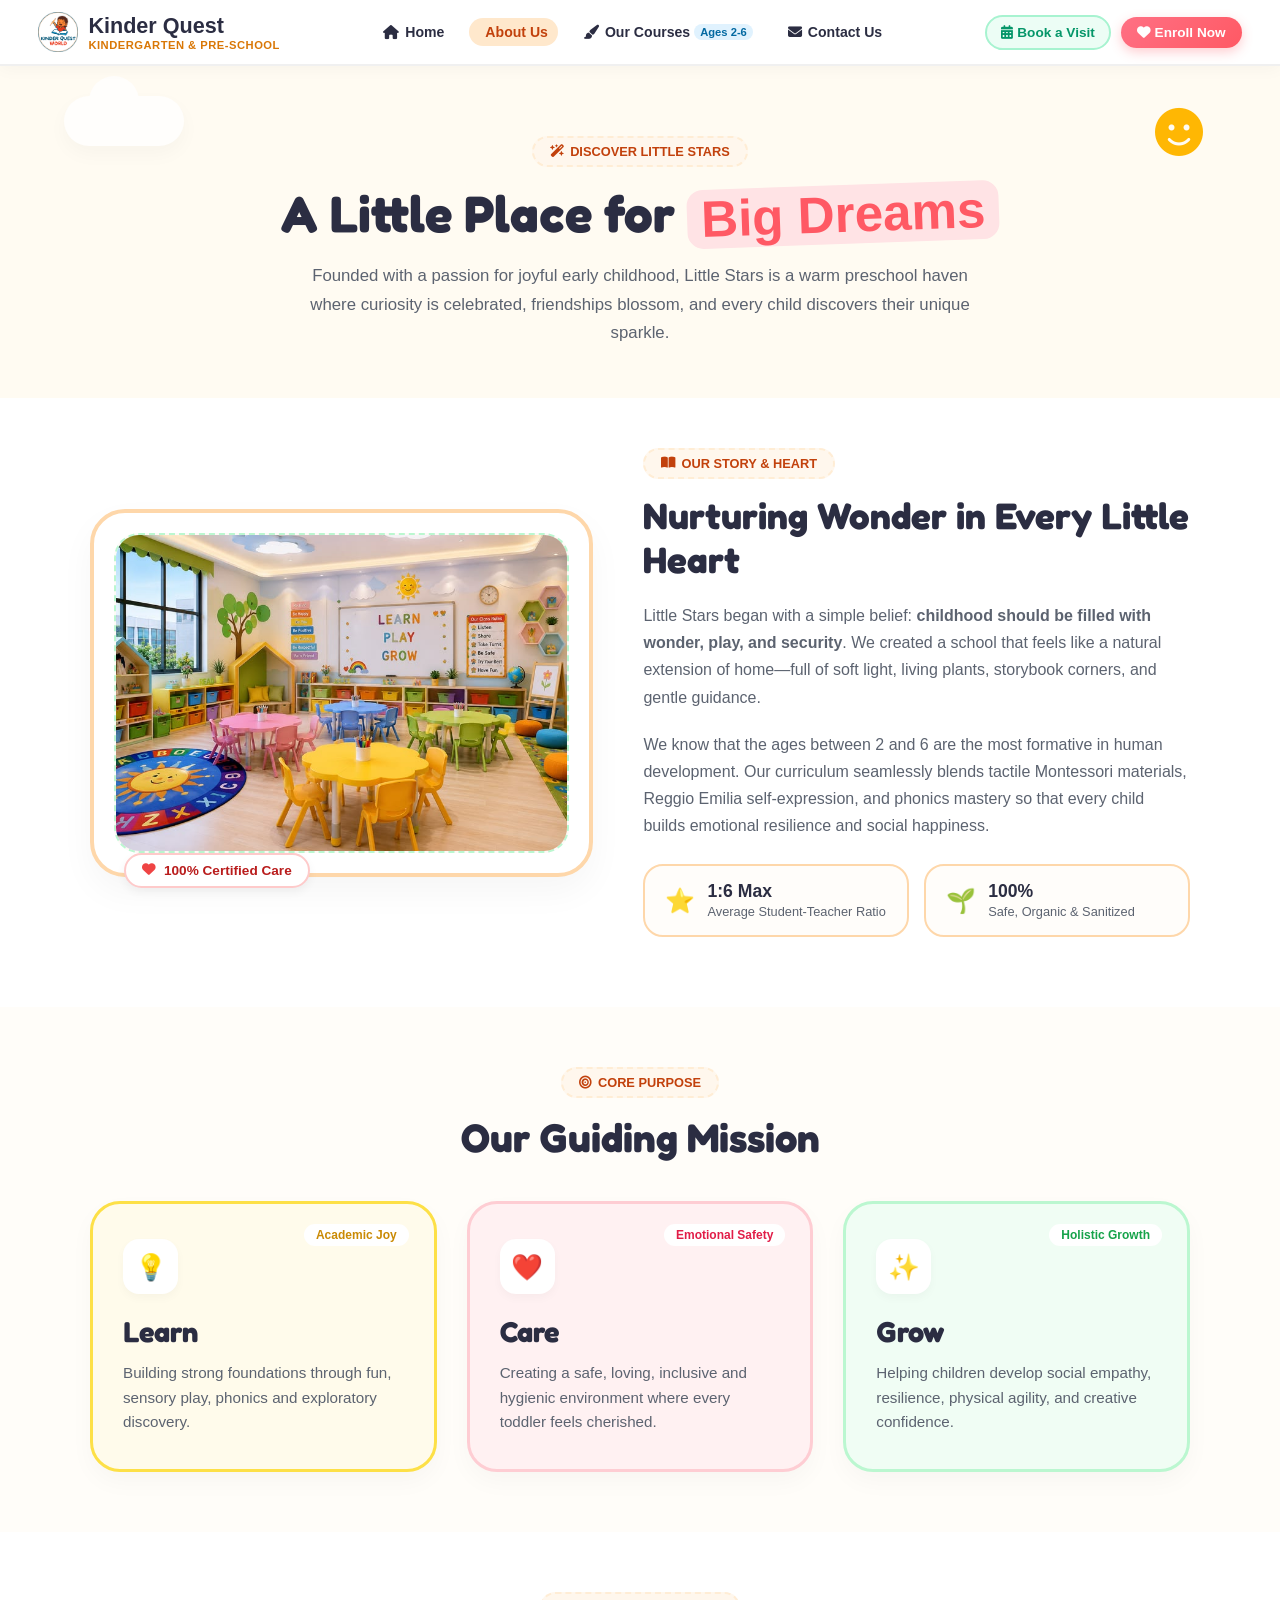
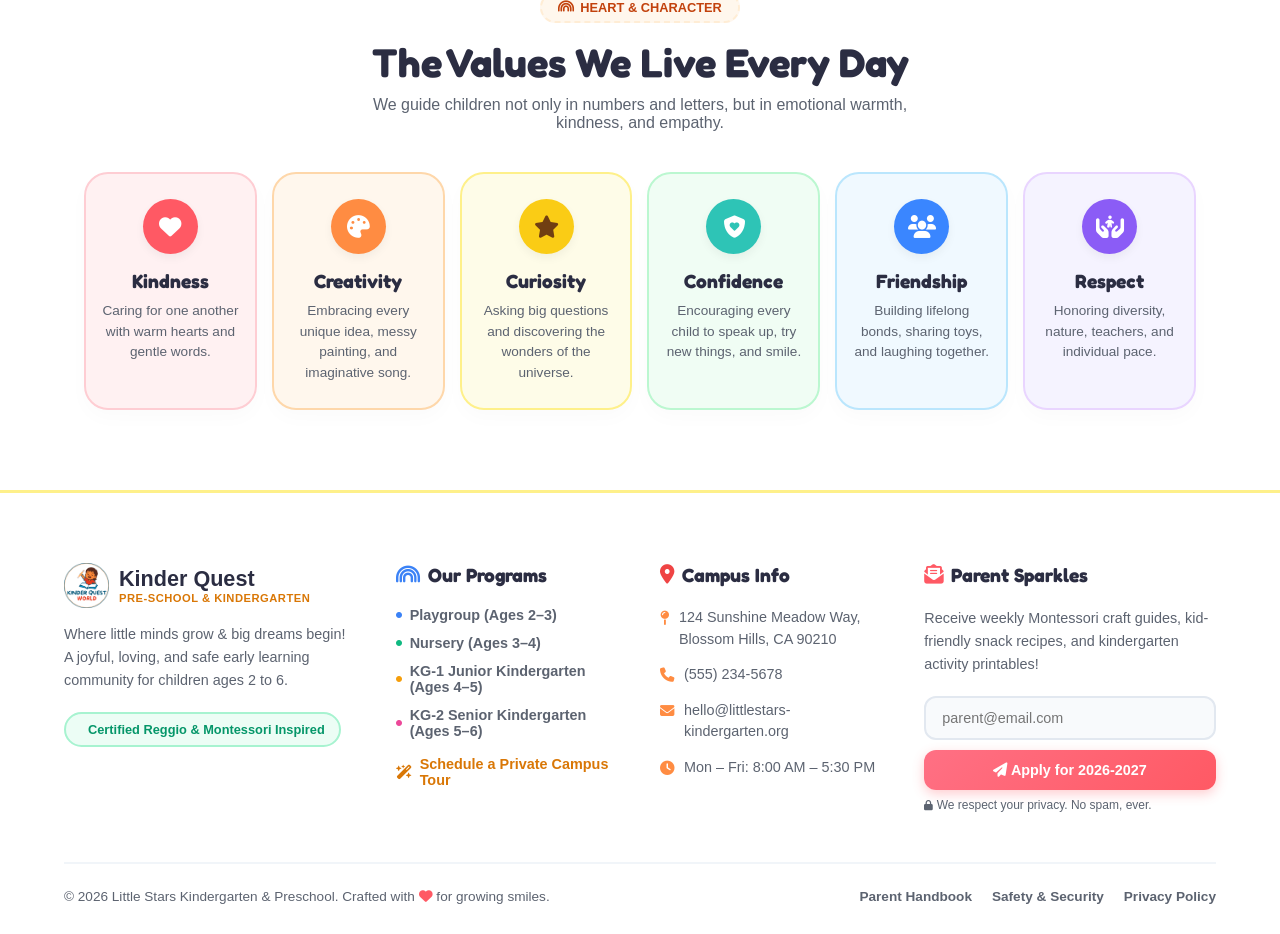
==== about.html @ 769e49a4 "Your update message" ====
<!DOCTYPE html>
<html lang="en">
<head>
    <meta charset="UTF-8">
    <meta name="viewport" content="width=device-width, initial-scale=1.0">
    <title>Little Stars | About Us - Kindergarten & Preschool</title>
    <!-- FontAwesome icons -->
    <link rel="stylesheet" href="https://cdnjs.cloudflare.com/ajax/libs/font-awesome/6.4.0/css/all.min.css">
    <!-- Google Fonts -->
    <link href="https://fonts.googleapis.com/css2?family=Fredoka:wght@400;600;700&display=swap" rel="stylesheet">
    
    <style>
        :root {
            --sun-yellow: #ffde59;
            --mint-green: #2ec4b6;
            --sky-blue: #3a86ff;
            --coral-pink: #ff5964;
            --text-dark: #2b2d42;
            --text-muted: #5c6370;
        }

        * {
            margin: 0;
            padding: 0;
            box-sizing: border-box;
            font-family: 'Quicksand', sans-serif;
        }

       body {
    background-color: #fef7f2; /* Bohot hi pyara soft warm light nude / cream tone */
    color: #3c4043;
    font-family: 'Segoe UI', Tahoma, Geneva, Verdana, sans-serif;
}

        /* Header / Navbar (Optimized Spacing for 100% Zoom) */
        header {
            background: #ffffff;
            display: flex;
            justify-content: space-between;
            align-items: center;
            padding: 12px 3%; /* Reduced horizontal padding slightly to fit items comfortably */
            position: sticky;
            top: 0;
            z-index: 1000;
            box-shadow: 0 4px 15px rgba(0,0,0,0.03);
            border-bottom: 2px solid #f0f0f0;
        }

        .logo {
            display: flex;
            align-items: center;
            gap: 10px;
            text-decoration: none;
            flex-shrink: 0;
        }

        .logo-badge {
            width: 44px;
            height: 44px;
            background: #fff3d6;
            border: 2px solid #ffca3a;
            border-radius: 14px;
            display: flex;
            align-items: center;
            justify-content: center;
            font-size: 1.3rem;
        }

        .logo-text h2 {
            font-family: 'Nunito', sans-serif;
            font-size: 1.35rem;
            font-weight: 800;
            color: var(--text-dark);
        }

        .logo-text span {
            font-size: 0.7rem;
            font-weight: 700;
            color: #d97706;
            letter-spacing: 0.5px;
            display: block;
            text-transform: uppercase;
        }

        header nav ul {
            display: flex;
            list-style: none;
            gap: 15px; /* Optimized gap so items don't crowd */
            align-items: center;
        }

        header nav ul li a {
            text-decoration: none;
            color: var(--text-dark);
            font-weight: 700;
            font-size: 0.88rem; /* Balanced font size */
            display: flex;
            align-items: center;
            gap: 6px;
            padding: 6px 10px;
            border-radius: 30px;
            transition: all 0.2s ease;
            white-space: nowrap;
        }

        header nav ul li a.active-tab {
            background: #ffe8cc;
            color: #c2410c;
        }

        header nav ul li a:hover {
            color: #c2410c;
        }

        .nav-sub {
            font-size: 0.7rem;
            background: #e0f2fe;
            color: #0369a1;
            padding: 2px 6px;
            border-radius: 8px;
            font-weight: 700;
            margin-left: -2px;
        }

        .header-actions {
            display: flex;
            gap: 10px;
            align-items: center;
            flex-shrink: 0;
        }

        .btn-visit {
            background: #ecfdf5;
            color: #059669;
            border: 2px solid #a7f3d0;
            padding: 8px 14px;
            border-radius: 50px;
            font-weight: 700;
            font-size: 0.85rem;
            text-decoration: none;
            transition: all 0.2s ease;
            white-space: nowrap;
        }

        .btn-visit:hover {
            background: #d1fae5;
        }

        .btn-enroll {
            background: linear-gradient(135deg, #ff7084, #ff5964);
            color: white;
            border: none;
            padding: 8px 16px;
            border-radius: 50px;
            font-weight: 700;
            font-size: 0.85rem;
            text-decoration: none;
            box-shadow: 0 4px 12px rgba(255, 89, 100, 0.3);
            transition: all 0.2s ease;
            white-space: nowrap;
        }

        .btn-enroll:hover {
            transform: translateY(-2px);
            box-shadow: 0 6px 15px rgba(255, 89, 100, 0.4);
        }

        /* About Hero Section */
        .about-hero {
            padding: 70px 5% 50px 5%;
            text-align: center;
            background: #fffbf2;
            position: relative;
            overflow: hidden;
        }

        .hero-cloud {
            position: absolute;
            top: 30px;
            left: 5%;
            background: #ffffff;
            width: 120px;
            height: 50px;
            border-radius: 50px;
            box-shadow: 0 8px 20px rgba(0,0,0,0.03);
            opacity: 0.8;
            z-index: 1;
        }
        .hero-cloud::before {
            content: '';
            position: absolute;
            top: -20px;
            left: 25px;
            background: #ffffff;
            width: 50px;
            height: 50px;
            border-radius: 50%;
        }

        .hero-sun {
            position: absolute;
            top: 40px;
            right: 6%;
            font-size: 3rem;
            color: #ffb703;
            animation: floatSun 4s ease-in-out infinite alternate;
            z-index: 1;
        }

        @keyframes floatSun {
            0% { transform: translateY(0px) rotate(0deg); }
            100% { transform: translateY(-8px) rotate(10deg); }
        }

        .section-title-badge {
            display: inline-flex;
            align-items: center;
            gap: 6px;
            background: #fff7ed;
            color: #c2410c;
            padding: 6px 16px;
            border-radius: 20px;
            font-size: 0.8rem;
            font-weight: 700;
            margin-bottom: 15px;
            border: 2px dashed #ffedd5;
            text-transform: uppercase;
            position: relative;
            z-index: 2;
        }

        .about-hero h1 {
            font-family: 'Fredoka', sans-serif;
            font-size: 3.2rem;
            color: var(--text-dark);
            margin-bottom: 18px;
            position: relative;
            z-index: 2;
        }

        .about-hero h1 .highlight-grow {
            color: #ff5964;
            background: #ffe3e5;
            padding: 0 14px;
            border-radius: 16px;
            display: inline-block;
            transform: rotate(-2deg);
        }

        .about-hero > p {
            color: var(--text-muted);
            max-width: 680px;
            margin: 0 auto;
            font-size: 1.05rem;
            line-height: 1.7;
            position: relative;
            z-index: 2;
        }

        /* Story Detail Section */
        .story-section {
            padding: 50px 5% 70px 5%;
            background: #ffffff;
            display: flex;
            align-items: center;
            justify-content: center;
        }

        .story-container {
            display: flex;
            align-items: center;
            gap: 50px;
            max-width: 1100px;
            width: 100%;
            flex-wrap: wrap;
        }

        .story-image-box {
            flex: 1;
            min-width: 320px;
            background: #ffffff;
            border: 4px solid #fed7aa;
            border-radius: 35px;
            padding: 20px;
            box-shadow: 0 15px 35px rgba(0,0,0,0.04);
            position: relative;
        }

        .story-image-inner {
            background: #fdfaf6;
            border-radius: 25px;
            height: 320px;
            overflow: hidden;
            border: 2px dashed #bbf7d0;
            position: relative;
        }

        .story-image-inner img {
            width: 100%;
            height: 100%;
            object-fit: cover;
        }

        .story-badge-tag {
            position: absolute;
            bottom: -15px;
            left: 30px;
            background: #ffffff;
            border: 2px solid #fecaca;
            color: #b91c1c;
            padding: 8px 16px;
            border-radius: 20px;
            font-weight: 700;
            font-size: 0.85rem;
            box-shadow: 0 4px 10px rgba(0,0,0,0.05);
            display: flex;
            align-items: center;
            gap: 8px;
        }

        .story-content {
            flex: 1.2;
            min-width: 300px;
        }

        .story-content h2 {
            font-family: 'Fredoka', sans-serif;
            font-size: 2.3rem;
            color: var(--text-dark);
            margin-bottom: 20px;
            line-height: 1.2;
        }

        .story-content p {
            color: var(--text-muted);
            font-size: 1rem;
            line-height: 1.7;
            margin-bottom: 20px;
        }

        .story-stats-grid {
            display: grid;
            grid-template-columns: 1fr 1fr;
            gap: 15px;
            margin-top: 25px;
        }

        .stat-box {
            background: #fffdfa;
            border: 2px solid #fed7aa;
            padding: 15px 20px;
            border-radius: 20px;
            display: flex;
            align-items: center;
            gap: 12px;
        }

        .stat-box h4 {
            font-size: 1.1rem;
            font-weight: 800;
            color: var(--text-dark);
        }

        .stat-box span {
            font-size: 0.8rem;
            color: var(--text-muted);
        }

        /* Guiding Mission Section */
        .mission-section {
            padding: 60px 5%;
            text-align: center;
            background: #fffdf9;
        }

        .mission-section h2 {
            font-family: 'Fredoka', sans-serif;
            font-size: 2.5rem;
            color: var(--text-dark);
            margin-bottom: 40px;
        }

        .mission-grid {
            display: grid;
            grid-template-columns: repeat(auto-fit, minmax(280px, 1fr));
            gap: 30px;
            max-width: 1100px;
            margin: 0 auto;
        }

        .mission-card {
    border-radius: 30px;
    padding: 35px 30px;
    text-align: left;
    position: relative;
    box-shadow: 0 10px 25px rgba(0,0,0,0.03);
    border: 3px solid transparent;
    transition: all 0.3s ease; /* Yeh line add karni hai */
}
    .mission-card:hover {
    transform: translateY(-8px);
    box-shadow: 0 15px 35px rgba(0, 0,0, 0.08);
}

        .mission-card.yellow {
            background: #fffbeb;
            border-color: #fde047;
        }

        .mission-card.pink {
            background: #fff1f2;
            border-color: #fecdd3;
        }

        .mission-card.green {
            background: #f0fdf4;
            border-color: #bbf7d0;
        }

        .mission-card-tag {
            position: absolute;
            top: 20px;
            right: 25px;
            font-size: 0.75rem;
            font-weight: 700;
            padding: 4px 12px;
            border-radius: 12px;
            background: white;
        }

        .mission-icon {
            width: 55px;
            height: 55px;
            background: white;
            border-radius: 16px;
            display: flex;
            align-items: center;
            justify-content: center;
            font-size: 1.6rem;
            margin-bottom: 20px;
            box-shadow: 0 4px 10px rgba(0,0,0,0.03);
        }

        .mission-card h3 {
            font-size: 1.8rem;
            font-family: 'Fredoka', sans-serif;
            margin-bottom: 12px;
            color: var(--text-dark);
        }

        .mission-card p {
            font-size: 0.95rem;
            color: var(--text-muted);
            line-height: 1.6;
        }

        /* Values We Live Every Day Section */
        .values-section {
            padding: 60px 5% 80px 5%;
            text-align: center;
            background: #ffffff;
        }

        .values-section h2 {
            font-family: 'Fredoka', sans-serif;
            font-size: 2.5rem;
            color: var(--text-dark);
            margin-bottom: 10px;
        }

        .values-section > p {
            color: var(--text-muted);
            max-width: 600px;
            margin: 0 auto 40px auto;
            font-size: 1rem;
        }

        /* Values Section Cards Styling */
.values-grid {
    display: grid;
    grid-template-columns: repeat(6, 1fr); /* Yeh sabhi 6 cards ko ek hi line me fix kar dega */
    gap: 15px;                             /* Cards ke darmiyan spacing thodi kam kar di */
    max-width: 1200px;
    margin: 40px auto 0 auto;
    padding: 0 20px;
}

/* Responsive ke liye taake chote screens par aagey jaakar niche na giray */
@media(max-width: 1100px) {
    .values-grid {
        grid-template-columns: repeat(3, 1fr);
    }
}

@media(max-width: 768px) {
    .values-grid {
        grid-template-columns: repeat(2, 1fr);
    }
}

.value-card {
    border-radius: 24px;
    padding: 25px 15px;
    text-align: center;
    border: 2px solid transparent;
    transition: all 0.3s ease;
    box-shadow: 0 8px 20px rgba(0,0,0,0.02);
}

.value-card:hover {
    transform: translateY(-5px);
    box-shadow: 0 12px 25px rgba(0,0,0,0.06);
}

/* Individual Card Colors (jaise doosri image me hain) */
.card-pink { background-color: #fff1f2; border-color: #fecdd3; }
.card-pink .value-icon { background-color: #ff5964; color: white; }

.card-peach { background-color: #fff7ed; border-color: #fed7aa; }
.card-peach .value-icon { background-color: #ff8c42; color: white; }

.card-yellow { background-color: #fefce8; border-color: #fef08a; }
.card-yellow .value-icon { background-color: #facc15; color: #713f12; }

.card-green { background-color: #f0fdf4; border-color: #bbf7d0; }
.card-green .value-icon { background-color: #2ec4b6; color: white; }

.card-blue { background-color: #f0f9ff; border-color: #bae6fd; }
.card-blue .value-icon { background-color: #3a86ff; color: white; }

.card-purple { background-color: #f5f3ff; border-color: #e9d5ff; }
.card-purple .value-icon { background-color: #8b5cf6; color: white; }

.value-icon {
    width: 55px;
    height: 55px;
    border-radius: 50%;
    display: flex;
    align-items: center;
    justify-content: center;
    font-size: 1.4rem;
    margin: 0 auto 15px auto;
    box-shadow: 0 4px 10px rgba(0,0,0,0.05);
}

.value-card h3 {
    font-family: 'Fredoka', sans-serif;
    font-size: 1.2rem;
    color: #2b2d42;
    margin-bottom: 8px;
}

.value-card p {
    color: #5c6370;
    font-size: 0.85rem;
    line-height: 1.5;
}
        /* Footer Styles */
        footer.site-footer {
            background: #ffffff;
            border-top: 3px solid #fef08a;
            padding: 70px 5% 30px 5%;
            color: var(--text-dark);
        }

        .footer-container {
            display: grid;
            grid-template-columns: 1.3fr 1fr 1fr 1.3fr;
            gap: 40px;
            margin-bottom: 50px;
        }

        .footer-col h3 {
            font-family: 'Fredoka', sans-serif;
            font-size: 1.2rem;
            margin-bottom: 20px;
            color: var(--text-dark);
            display: flex;
            align-items: center;
            gap: 8px;
        }

        .footer-col p {
            color: var(--text-muted);
            font-size: 0.9rem;
            line-height: 1.6;
            margin-bottom: 20px;
        }

        .footer-badge-box {
            display: inline-flex;
            align-items: center;
            gap: 8px;
            background: #ecfdf5;
            color: #059669;
            border: 2px solid #a7f3d0;
            padding: 8px 14px;
            border-radius: 20px;
            font-weight: 700;
            font-size: 0.8rem;
        }

        .footer-links {
            list-style: none;
            display: flex;
            flex-direction: column;
            gap: 12px;
        }

        .footer-links li a {
            text-decoration: none;
            color: var(--text-muted);
            font-size: 0.9rem;
            font-weight: 600;
            transition: color 0.2s ease;
            display: flex;
            align-items: center;
            gap: 8px;
        }

        .footer-links li a:hover {
            color: #ff8c42;
        }

        .footer-contact-info {
            display: flex;
            flex-direction: column;
            gap: 14px;
        }

        .footer-contact-item {
            display: flex;
            align-items: flex-start;
            gap: 10px;
            color: var(--text-muted);
            font-size: 0.9rem;
            line-height: 1.5;
        }

        .footer-contact-item i {
            color: #ff8c42;
            margin-top: 4px;
        }

        .footer-newsletter input {
            width: 100%;
            padding: 12px 16px;
            border: 2px solid #e2e8f0;
            border-radius: 12px;
            font-size: 0.9rem;
            font-family: 'Quicksand', sans-serif;
            background: #f8fafc;
            outline: none;
            margin-bottom: 10px;
            transition: all 0.2s ease;
        }

        .footer-newsletter input:focus {
            border-color: #ff8c42;
            background: #ffffff;
        }

        .footer-newsletter button {
            width: 100%;
            background: linear-gradient(135deg, #ff7084, #ff5964);
            color: white;
            border: none;
            padding: 12px;
            border-radius: 12px;
            font-weight: 700;
            font-size: 0.9rem;
            cursor: pointer;
            box-shadow: 0 4px 12px rgba(255, 89, 100, 0.3);
            transition: all 0.2s ease;
        }

        .footer-newsletter button:hover {
            transform: translateY(-2px);
        }

        .newsletter-note {
            font-size: 0.75rem;
            color: var(--text-muted);
            margin-top: 8px;
        }

        .footer-bottom {
            border-top: 2px solid #f1f5f9;
            padding-top: 25px;
            display: flex;
            justify-content: space-between;
            align-items: center;
            flex-wrap: wrap;
            gap: 15px;
            font-size: 0.85rem;
            color: var(--text-muted);
        }

        .footer-bottom-links {
            display: flex;
            gap: 20px;
        }

        .footer-bottom-links a {
            text-decoration: none;
            color: var(--text-muted);
            font-weight: 600;
        }

        .footer-bottom-links a:hover {
            color: #ff8c42;
        }

        /* Responsive Breakpoint for Navbar */
        @media(max-width: 1150px) {
            header nav ul { display: none; }
        }

        @media(max-width: 1024px) {
            .story-container { flex-direction: column; text-align: center; }
            .story-stats-grid { justify-content: center; }
            .mission-grid { grid-template-columns: 1fr; }
            .footer-container { grid-template-columns: 1fr 1fr; }
            .hero-cloud, .hero-sun { display: none; }
        }

        @media(max-width: 650px) {
            .footer-container { grid-template-columns: 1fr; }
            .footer-bottom { flex-direction: column; text-align: center; }
        }
        /* MODAL POPUP OVERLAY CSS */
.modal-overlay {
    position: fixed;
    top: 0;
    left: 0;
    width: 100%;
    height: 100%;
    background: rgba(0, 0, 0, 0.5);
    backdrop-filter: blur(4px);
    display: flex;
    align-items: center;
    justify-content: center;
    z-index: 2000;
    opacity: 0;
    visibility: hidden;
    transition: all 0.3s ease;
}

.modal-overlay.active {
    opacity: 1;
    visibility: visible;
}

.modal-container {
    background: #ffffff;
    width: 100%;
    max-width: 680px;
    border-radius: 28px;
    border: 5px solid #a7f3d0;
    box-shadow: 0 20px 50px rgba(0, 0, 0, 0.15);
    padding: 30px;
    position: relative;
    transform: scale(0.9);
    transition: all 0.3s ease;
    max-height: 90vh;
    overflow-y: auto;
}

.modal-overlay.active .modal-container {
    transform: scale(1);
}

.modal-header {
    display: flex;
    justify-content: space-between;
    align-items: center;
    margin-bottom: 20px;
    border-bottom: 2px solid #f1f5f9;
    padding-bottom: 15px;
}

.modal-badge-title {
    display: flex;
    align-items: center;
    gap: 12px;
}

.modal-teddy-icon {
    width: 42px;
    height: 42px;
    background: #fff3d6;
    border: 2px solid #ffca3a;
    border-radius: 12px;
    display: flex;
    align-items: center;
    justify-content: center;
    font-size: 1.2rem;
}

.modal-title-text span {
    font-size: 0.7rem;
    font-weight: 800;
    color: #059669;
    letter-spacing: 0.5px;
    text-transform: uppercase;
    display: block;
}

.modal-title-text h3 {
    font-family: 'Nunito', sans-serif;
    font-size: 1.35rem;
    color: #2b2d42;
    font-weight: 800;
}

.modal-close-btn {
    width: 36px;
    height: 36px;
    background: #f8fafc;
    border: 2px solid #e2e8f0;
    border-radius: 50%;
    display: flex;
    align-items: center;
    justify-content: center;
    cursor: pointer;
    color: #64748b;
    font-size: 0.9rem;
    transition: 0.2s;
}

.modal-close-btn:hover {
    background: #fee2e2;
    color: #ef4444;
    border-color: #fca5a5;
}

.modal-banner-note {
    background: #f0fdf4;
    border: 1.5px solid #bbf7d0;
    color: #166534;
    padding: 10px 16px;
    border-radius: 12px;
    font-size: 0.82rem;
    font-weight: 700;
    display: flex;
    align-items: center;
    gap: 8px;
    margin-bottom: 20px;
}

.modal-form-grid {
    display: grid;
    grid-template-columns: 1fr 1fr;
    gap: 15px;
    margin-bottom: 15px;
}

.modal-form-group {
    display: flex;
    flex-direction: column;
    gap: 6px;
}

.modal-form-group label {
    font-size: 0.8rem;
    font-weight: 700;
    color: #334155;
}

.modal-input {
    width: 100%;
    padding: 10px 14px;
    border: 1px solid #cbd5e1;
    border-radius: 12px;
    font-size: 0.85rem;
    background: #f8fafc;
    outline: none;
    transition: 0.2s;
}

.modal-input:focus {
    border-color: #10b981;
    background: #fff;
}

.modal-footer-actions {
    display: flex;
    justify-content: flex-end;
    gap: 10px;
    margin-top: 25px;
    border-top: 2px solid #f1f5f9;
    padding-top: 15px;
}

.btn-modal-cancel {
    background: #f1f5f9;
    color: #475569;
    border: none;
    padding: 10px 20px;
    border-radius: 50px;
    font-weight: 700;
    font-size: 0.88rem;
    cursor: pointer;
    transition: 0.2s;
}

.btn-modal-cancel:hover { background: #e2e8f0; }

.btn-modal-confirm {
    background: #16a34a;
    color: white;
    border: none;
    padding: 10px 22px;
    border-radius: 50px;
    font-weight: 700;
    font-size: 0.88rem;
    cursor: pointer;
    box-shadow: 0 4px 15px rgba(22, 163, 74, 0.3);
    display: flex;
    align-items: center;
    gap: 8px;
    transition: 0.2s;
}

.btn-modal-confirm:hover { background: #15803d; }

body, h1, h2, h3, .logo-text {
    font-family: 'Fredoka', sans-serif;
}
    </style>
</head>
<body>

    <!-- Header / Navbar -->
    <header>
        <a href="index.html" class="logo">
            <img src="Images/Kidner Quest LogoCircles.png" alt="Kinder Quest logo" style="height: 40px; width: auto;">
            <div class="logo-text">
                <h2>Kinder Quest</h2>
                <span>Kindergarten & Pre-School</span>
            </div>
        </a>
        <nav>
            <ul>
                <li><a href="index.html"><i class="fa-solid fa-house"></i> Home</a></li>
                <li><a href="about.html" class="active-tab"><i class="fa-solid fa-teddy-bear"></i> About Us</a></li>
                <li><a href="courses.html"><i class="fa-solid fa-paintbrush"></i> Our Courses <span class="nav-sub">Ages 2-6</span></a></li>
                <li><a href="contact.html"><i class="fa-solid fa-envelope"></i> Contact Us</a></li>
            </ul>
        </nav>
        <div class="header-actions">
            <a href="contact.html" class="btn-visit" id="openModalBtn1" onclick="event.preventDefault(); openModal();"><i class="fa-solid fa-calendar-days"></i> Book a Visit</a>
            <button class="btn-enroll" id="openEnrollModalBtn" onclick="event.preventDefault(); openEnrollModal();"><i class="fa-solid fa-heart"></i> Enroll Now</button>
        </div>
    </header>

    <!-- About Hero Section -->
    <section class="about-hero">
        <div class="hero-cloud"></div>
        <div class="hero-sun"><i class="fa-solid fa-face-smile"></i></div>

        <div class="section-title-badge"><i class="fa-solid fa-wand-magic-sparkles"></i> Discover Little Stars</div>
        <h1>A Little Place for <span class="highlight-grow">Big Dreams</span></h1>
        <p>Founded with a passion for joyful early childhood, Little Stars is a warm preschool haven where curiosity is celebrated, friendships blossom, and every child discovers their unique sparkle.</p>
    </section>

    <!-- Story Detail Section -->
    <section class="story-section">
        <div class="story-container">
            <div class="story-image-box">
                <div class="story-image-inner">
                    <img src="Images/image1.2.jpg" alt="Colorful Building Blocks">
                </div>
                <div class="story-badge-tag">
                    <i class="fa-solid fa-heart" style="color: #ef4444;"></i> 100% Certified Care
                </div>
            </div>
            <div class="story-content">
                <div class="section-title-badge"><i class="fa-solid fa-book-open"></i> Our Story & Heart</div>
                <h2>Nurturing Wonder in Every Little Heart</h2>
                <p>Little Stars began with a simple belief: <strong>childhood should be filled with wonder, play, and security</strong>. We created a school that feels like a natural extension of home—full of soft light, living plants, storybook corners, and gentle guidance.</p>
                <p>We know that the ages between 2 and 6 are the most formative in human development. Our curriculum seamlessly blends tactile Montessori materials, Reggio Emilia self-expression, and phonics mastery so that every child builds emotional resilience and social happiness.</p>
                
                <div class="story-stats-grid">
                    <div class="stat-box">
                        <div style="font-size: 1.5rem;">⭐</div>
                        <div>
                            <h4>1:6 Max</h4>
                            <span>Average Student-Teacher Ratio</span>
                        </div>
                    </div>
                    <div class="stat-box">
                        <div style="font-size: 1.5rem;">🌱</div>
                        <div>
                            <h4>100%</h4>
                            <span>Safe, Organic & Sanitized</span>
                        </div>
                    </div>
                </div>
            </div>
        </div>
    </section>

    <!-- Guiding Mission Section -->
    <section class="mission-section">
        <div class="section-title-badge"><i class="fa-solid fa-bullseye"></i> Core Purpose</div>
        <h2>Our Guiding Mission</h2>
        
        <div class="mission-grid">
            <div class="mission-card yellow">
                <span class="mission-card-tag" style="color: #ca8a04;">Academic Joy</span>
                <div class="mission-icon">💡</div>
                <h3>Learn</h3>
                <p>Building strong foundations through fun, sensory play, phonics and exploratory discovery.</p>
            </div>

            <div class="mission-card pink">
                <span class="mission-card-tag" style="color: #e11d48;">Emotional Safety</span>
                <div class="mission-icon">❤️</div>
                <h3>Care</h3>
                <p>Creating a safe, loving, inclusive and hygienic environment where every toddler feels cherished.</p>
            </div>

            <div class="mission-card green">
                <span class="mission-card-tag" style="color: #16a34a;">Holistic Growth</span>
                <div class="mission-icon">✨</div>
                <h3>Grow</h3>
                <p>Helping children develop social empathy, resilience, physical agility, and creative confidence.</p>
            </div>
        </div>
    </section>

    <!-- Values We Live Every Day -->
    <section class="values-section">
        <div class="section-title-badge"><i class="fa-solid fa-rainbow"></i> Heart & Character</div>
        <h2>The Values We Live Every Day</h2>
        <p>We guide children not only in numbers and letters, but in emotional warmth, kindness, and empathy.</p>
        
        <div class="values-grid">
    <!-- Card 1: Kindness -->
    <div class="value-card card-pink">
        <div class="value-icon"><i class="fa-solid fa-heart"></i></div>
        <h3>Kindness</h3>
        <p>Caring for one another with warm hearts and gentle words.</p>
    </div>

    <!-- Card 2: Creativity -->
    <div class="value-card card-peach">
        <div class="value-icon"><i class="fa-solid fa-palette"></i></div>
        <h3>Creativity</h3>
        <p>Embracing every unique idea, messy painting, and imaginative song.</p>
    </div>

    <!-- Card 3: Curiosity -->
    <div class="value-card card-yellow">
        <div class="value-icon"><i class="fa-solid fa-star"></i></div>
        <h3>Curiosity</h3>
        <p>Asking big questions and discovering the wonders of the universe.</p>
    </div>

    <!-- Card 4: Confidence -->
    <div class="value-card card-green">
        <div class="value-icon"><i class="fa-solid fa-shield-heart"></i></div>
        <h3>Confidence</h3>
        <p>Encouraging every child to speak up, try new things, and smile.</p>
    </div>

    <!-- Card 5: Friendship -->
    <div class="value-card card-blue">
        <div class="value-icon"><i class="fa-solid fa-users"></i></div>
        <h3>Friendship</h3>
        <p>Building lifelong bonds, sharing toys, and laughing together.</p>
    </div>

    <!-- Card 6: Respect -->
    <div class="value-card card-purple">
        <div class="value-icon"><i class="fa-solid fa-hands-holding-child"></i></div>
        <h3>Respect</h3>
        <p>Honoring diversity, nature, teachers, and individual pace.</p>
    </div>
</div>
    </section>

    <!-- Professional Footer Section -->
    <footer class="site-footer">
        <div class="footer-container">
            <!-- Col 1: About / Logo -->
            <div class="footer-col">
                <div class="logo" style="margin-bottom: 15px;">
                    <img src="Images/Kidner Quest LogoCircles.png" alt="Kinder Quest logo" style="height: 45px; width: auto;">
                    <div class="logo-text">
                        <h2>Kinder Quest</h2>
                        <span>Pre-School & Kindergarten</span>
                    </div>
                </div>
                <p>Where little minds grow & big dreams begin! A joyful, loving, and safe early learning community for children ages 2 to 6.</p>
                <div class="footer-badge-box">
                    <i class="fa-solid fa-sparkles" style="color: #059669;"></i> Certified Reggio & Montessori Inspired
                </div>
            </div>

            <!-- Col 2: Our Programs -->
            <div class="footer-col">
                <h3><i class="fa-solid fa-rainbow" style="color: #3b82f6;"></i> Our Programs</h3>
                <ul class="footer-links">
                    <li><a href="#"><i class="fa-solid fa-circle" style="font-size: 6px; color: #3b82f6;"></i> Playgroup (Ages 2–3)</a></li>
                    <li><a href="#"><i class="fa-solid fa-circle" style="font-size: 6px; color: #10b981;"></i> Nursery (Ages 3–4)</a></li>
                    <li><a href="#"><i class="fa-solid fa-circle" style="font-size: 6px; color: #f59e0b;"></i> KG-1 Junior Kindergarten (Ages 4–5)</a></li>
                    <li><a href="#"><i class="fa-solid fa-circle" style="font-size: 6px; color: #ec4899;"></i> KG-2 Senior Kindergarten (Ages 5–6)</a></li>
                    <li><a href="contact.html" style="color: #d97706; font-weight: 700; margin-top: 5px;"><i class="fa-solid fa-wand-magic-sparkles"></i> Schedule a Private Campus Tour</a></li>
                </ul>
            </div>

            <!-- Col 3: Campus Info -->
            <div class="footer-col">
                <h3><i class="fa-solid fa-location-dot" style="color: #ef4444;"></i> Campus Info</h3>
                <div class="footer-contact-info">
                    <div class="footer-contact-item">
                        <i class="fa-solid fa-map-pin"></i>
                        <span>124 Sunshine Meadow Way, Blossom Hills, CA 90210</span>
                    </div>
                    <div class="footer-contact-item">
                        <i class="fa-solid fa-phone"></i>
                        <span>(555) 234-5678</span>
                    </div>
                    <div class="footer-contact-item">
                        <i class="fa-solid fa-envelope"></i>
                        <span>hello@littlestars-kindergarten.org</span>
                    </div>
                    <div class="footer-contact-item">
                        <i class="fa-solid fa-clock"></i>
                        <span>Mon – Fri: 8:00 AM – 5:30 PM</span>
                    </div>
                </div>
            </div>

            <!-- Col 4: Parent Sparkles (Newsletter) -->
            <div class="footer-col">
                <h3><i class="fa-solid fa-envelope-open-text" style="color: #ff5964;"></i> Parent Sparkles</h3>
                <p>Receive weekly Montessori craft guides, kid-friendly snack recipes, and kindergarten activity printables!</p>
                <form class="footer-newsletter" onsubmit="event.preventDefault(); alert('Subscribed successfully!');">
                    <input type="email" placeholder="parent@email.com" required>
                    <button type="submit"><i class="fa-solid fa-paper-plane"></i> Apply for 2026-2027</button>
                </form>
                <div class="newsletter-note"><i class="fa-solid fa-lock" style="font-size: 10px;"></i> We respect your privacy. No spam, ever.</div>
            </div>
        </div>

        <!-- Footer Bottom Bar -->
        <div class="footer-bottom">
            <div>&copy; 2026 Little Stars Kindergarten & Preschool. Crafted with <i class="fa-solid fa-heart" style="color: #ff5964;"></i> for growing smiles.</div>
            <div class="footer-bottom-links">
                <a href="#">Parent Handbook</a>
                <a href="#">Safety & Security</a>
                <a href="#">Privacy Policy</a>
            </div>
        </div>
        <!-- BOOK A VISIT MODAL POPUP -->
<div class="modal-overlay" id="visitModal">
    <div class="modal-container">
        <div class="modal-header">
            <div class="modal-badge-title">
                <div class="modal-teddy-icon">🧸</div>
                <div class="modal-title-text">
                    <span>Guided Family Tour</span>
                    <h3>Book a School Visit! 🏫</h3>
                </div>
            </div>
            <div class="modal-close-btn" id="closeModalBtn">
                <i class="fa-solid fa-xmark"></i>
            </div>
        </div>

        <div class="modal-banner-note">
            <i class="fa-solid fa-location-dot" style="color: #059669;"></i>
            <span>Complimentary 45-minute private guided tour with student snack tasting!</span>
        </div>

        <form>
            <div class="modal-form-grid">
                <div class="modal-form-group">
                    <label>Parent Name *</label>
                    <input type="text" placeholder="Full name" class="modal-input" required>
                </div>
                <div class="modal-form-group">
                    <label>Phone Number *</label>
                    <input type="tel" placeholder="(555) 000-0000" class="modal-input" required>
                </div>
            </div>

            <div class="modal-form-grid">
                <div class="modal-form-group">
                    <label>Email Address *</label>
                    <input type="email" placeholder="name@email.com" class="modal-input" required>
                </div>
                <div class="modal-form-group">
                    <label>Child's Approximate Age</label>
                    <select class="modal-input">
                        <option>3 years old (Nursery)</option>
                        <option>2 years old (Playgroup)</option>
                        <option>4 years old (KG-1)</option>
                        <option>5 years old (KG-2)</option>
                    </select>
                </div>
            </div>

            <div class="modal-form-grid">
                <div class="modal-form-group">
                    <label>Preferred Date *</label>
                    <input type="date" class="modal-input" value="2026-08-25" required>
                </div>
                <div class="modal-form-group">
                    <label>Time Slot *</label>
                    <select class="modal-input">
                        <option>09:30 AM (Class in session)</option>
                        <option>11:00 AM (Morning Circle)</option>
                        <option>02:00 PM (Afternoon Activities)</option>
                    </select>
                </div>
            </div>

            <div class="modal-footer-actions">
                <button type="button" class="btn-modal-cancel" id="cancelModalBtn">Cancel</button>
                <button type="submit" class="btn-modal-confirm">
                    <i class="fa-solid fa-wand-magic-sparkles"></i> Confirm Tour Booking
                </button>
            </div>
        </form>
    </div>
</div>
<!-- ENROLL NOW MODAL POPUP -->
<div class="modal-overlay" id="enrollModal">
    <div class="modal-container">
        <div class="modal-header">
            <div class="modal-badge-title">
                <div class="modal-teddy-icon">🧸</div>
                <div class="modal-title-text">
                    <span style="color: #ff5964;">ADMISSIONS OPEN 2026-2027</span>
                    <h3>Enroll Your Little Star! 🌟</h3>
                </div>
            </div>
            <div class="modal-close-btn" id="closeEnrollModalBtn">
                <i class="fa-solid fa-xmark"></i>
            </div>
        </div>

        <div class="modal-banner-note" style="background: #fff1f2; border-color: #fecdd3; color: #9f1239;">
            <i class="fa-solid fa-wand-magic-sparkles" style="color: #ff5964;"></i>
            <span>Fill out this quick form and our friendly admissions team will contact you with fee details and welcome kit!</span>
        </div>

        <form>
            <div class="modal-form-grid">
                <div class="modal-form-group">
                    <label>Parent / Guardian Name *</label>
                    <input type="text" placeholder="e.g. Jessica Miller" class="modal-input" required>
                </div>
                <div class="modal-form-group">
                    <label>Child's Full Name *</label>
                    <input type="text" placeholder="e.g. Leo Miller" class="modal-input" required>
                </div>
            </div>

            <div class="modal-form-grid">
                <div class="modal-form-group">
                    <label>Email Address *</label>
                    <input type="email" placeholder="jessica@example.com" class="modal-input" required>
                </div>
                <div class="modal-form-group">
                    <label>Phone Number *</label>
                    <input type="tel" placeholder="(555) 234-5678" class="modal-input" required>
                </div>
            </div>

            <div class="modal-form-grid">
                <div class="modal-form-group">
                    <label>Select Program *</label>
                    <select class="modal-input">
                        <option>Nursery (3 – 4 Years)</option>
                        <option>Playgroup (2 – 3 Years)</option>
                        <option>KG-1 Junior Kindergarten (4 – 5 Years)</option>
                        <option>KG-2 Senior Kindergarten (5 – 6 Years)</option>
                    </select>
                </div>
                <div class="modal-form-group">
                    <label>Desired Start Term</label>
                    <select class="modal-input">
                        <option>Select a term...</option>
                        <option>Fall Term (September 2026)</option>
                        <option>Winter Term (January 2027)</option>
                        <option>Spring Term (April 2027)</option>
                    </select>
                </div>
            </div>

            <div class="modal-form-group" style="margin-top: 15px;">
                <label>Any specific allergies, preferences, or questions?</label>
                <textarea class="modal-input" style="height: 80px; resize: none;" placeholder="Let us know if your child has food allergies or favorite activities..."></textarea>
            </div>

            <div class="modal-footer-actions">
                <button type="button" class="btn-modal-cancel" id="cancelEnrollModalBtn">Cancel</button>
                <button type="submit" class="btn-modal-confirm" style="background: linear-gradient(135deg, #ff7084, #ff5964); box-shadow: 0 4px 15px rgba(255, 89, 100, 0.3);">
                    <i class="fa-solid fa-heart"></i> Submit Enrollment Application
                </button>
            </div>
        </form>
    </div>
</div>
    </footer>
<script>
    const modal = document.getElementById('visitModal');
    const openBtn1 = document.getElementById('openModalBtn1');
    const openBtn2 = document.getElementById('openModalBtn2');
    const openBtn3 = document.getElementById('openModalBtn3');
    const closeBtn = document.getElementById('closeModalBtn');
    const cancelBtn = document.getElementById('cancelModalBtn');

    function openModal() {
        if(modal) modal.classList.add('active');
    }

    function closeModal() {
        if(modal) modal.classList.remove('active');
    }

    if(openBtn1) openBtn1.addEventListener('click', openModal);
    if(openBtn2) openBtn2.addEventListener('click', openModal);
    if(openBtn3) openBtn3.addEventListener('click', openModal);
    
    if(closeBtn) closeBtn.addEventListener('click', closeModal);
    if(cancelBtn) cancelBtn.addEventListener('click', closeModal);

    window.addEventListener('click', (e) => {
        if(e.target === modal) {
            closeModal();
        }
    });
</script>
<script>
    // Enroll Modal Elements
    const enrollModal = document.getElementById('enrollModal');
    const openEnrollBtn = document.getElementById('openEnrollModalBtn');
    const closeEnrollBtn = document.getElementById('closeEnrollModalBtn');
    const cancelEnrollBtn = document.getElementById('cancelEnrollModalBtn');

    function openEnrollModal() {
        if(enrollModal) enrollModal.classList.add('active');
    }

    function closeEnrollModal() {
        if(enrollModal) enrollModal.classList.remove('active');
    }

    if(openEnrollBtn) openEnrollBtn.addEventListener('click', openEnrollModal);
    if(closeEnrollBtn) closeEnrollBtn.addEventListener('click', closeEnrollModal);
    if(cancelEnrollBtn) cancelEnrollBtn.addEventListener('click', closeEnrollModal);

    // Close when clicking outside the box
    window.addEventListener('click', (e) => {
        if(e.target === enrollModal) {
            closeEnrollModal();
        }
    });
</script>
</body>
</html>
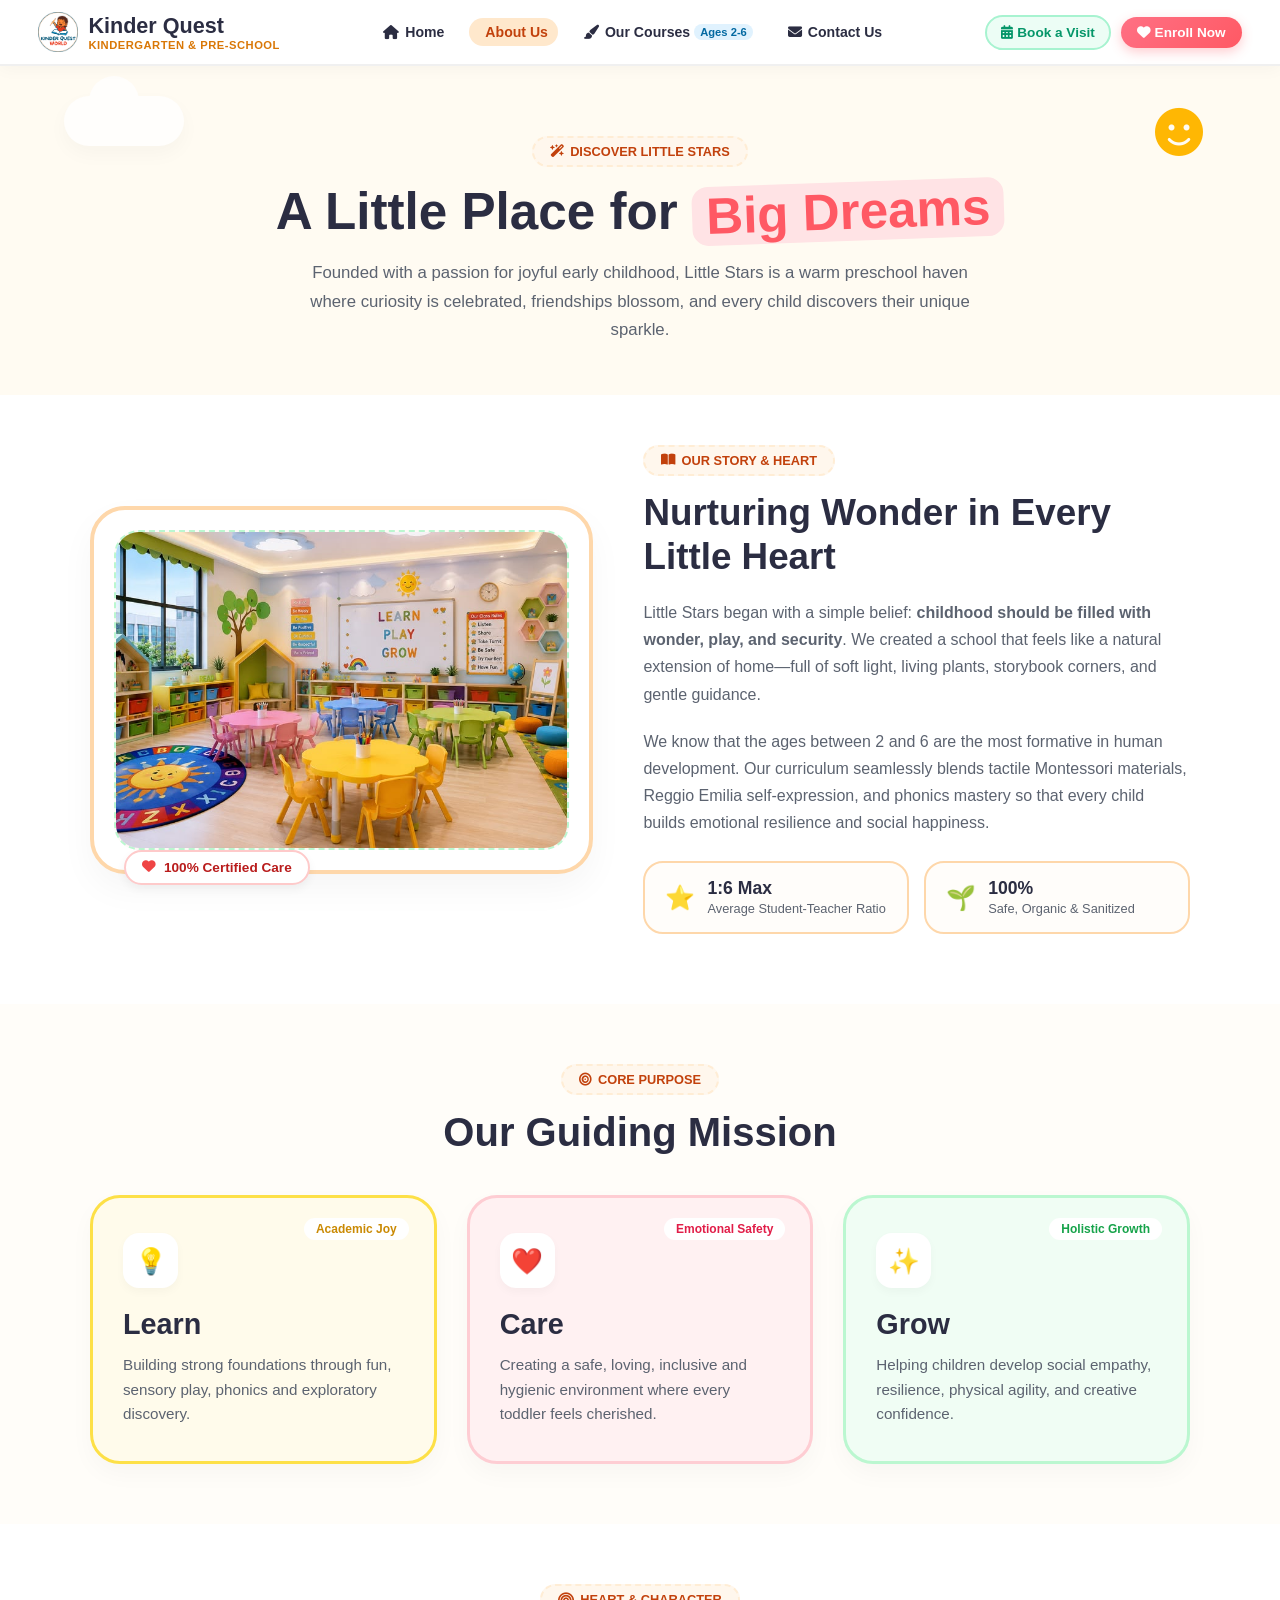
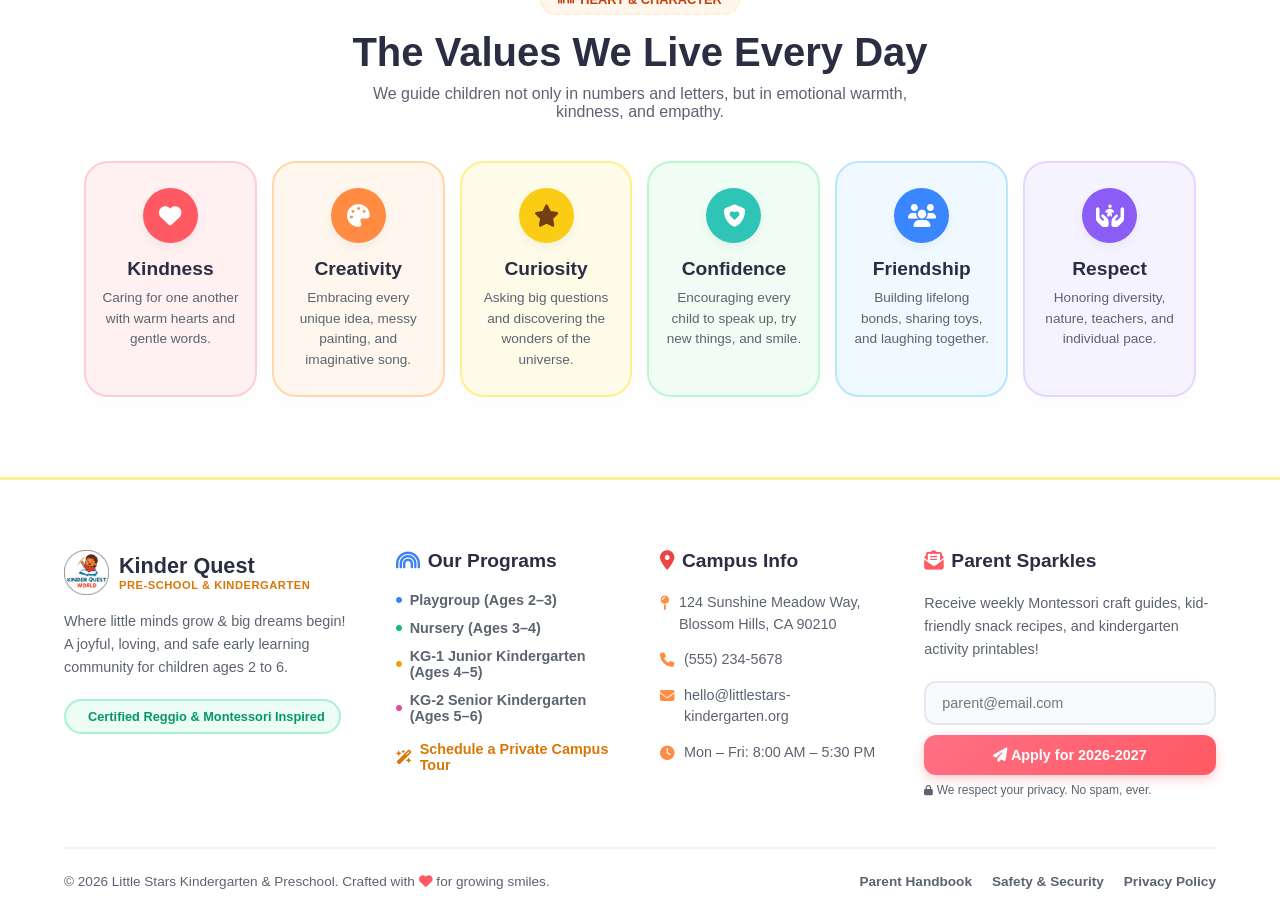
==== commit ce652572: "Your update message" ====
--- a/about.html
+++ b/about.html
@@ -7,7 +7,7 @@
     <!-- FontAwesome icons -->
     <link rel="stylesheet" href="https://cdnjs.cloudflare.com/ajax/libs/font-awesome/6.4.0/css/all.min.css">
     <!-- Google Fonts -->
-    <link href="https://fonts.googleapis.com/css2?family=Fredoka:wght@400;600;700&display=swap" rel="stylesheet">
+    <link href="https://fonts.googleapis.com/css2?family=Comfortaa:wght@500;700&display=swap" rel="stylesheet">
     
     <style>
         :root {
@@ -924,8 +924,9 @@
 
 .btn-modal-confirm:hover { background: #15803d; }
 
-body, h1, h2, h3, .logo-text {
-    font-family: 'Fredoka', sans-serif;
+h1, h2, h3, .hero-title {
+    font-family: 'Comfortaa', cursive, sans-serif;
+    font-weight: 700; /* Bold rakhne ke liye taake heading khul kar nazar aaye */
 }
     </style>
 </head>
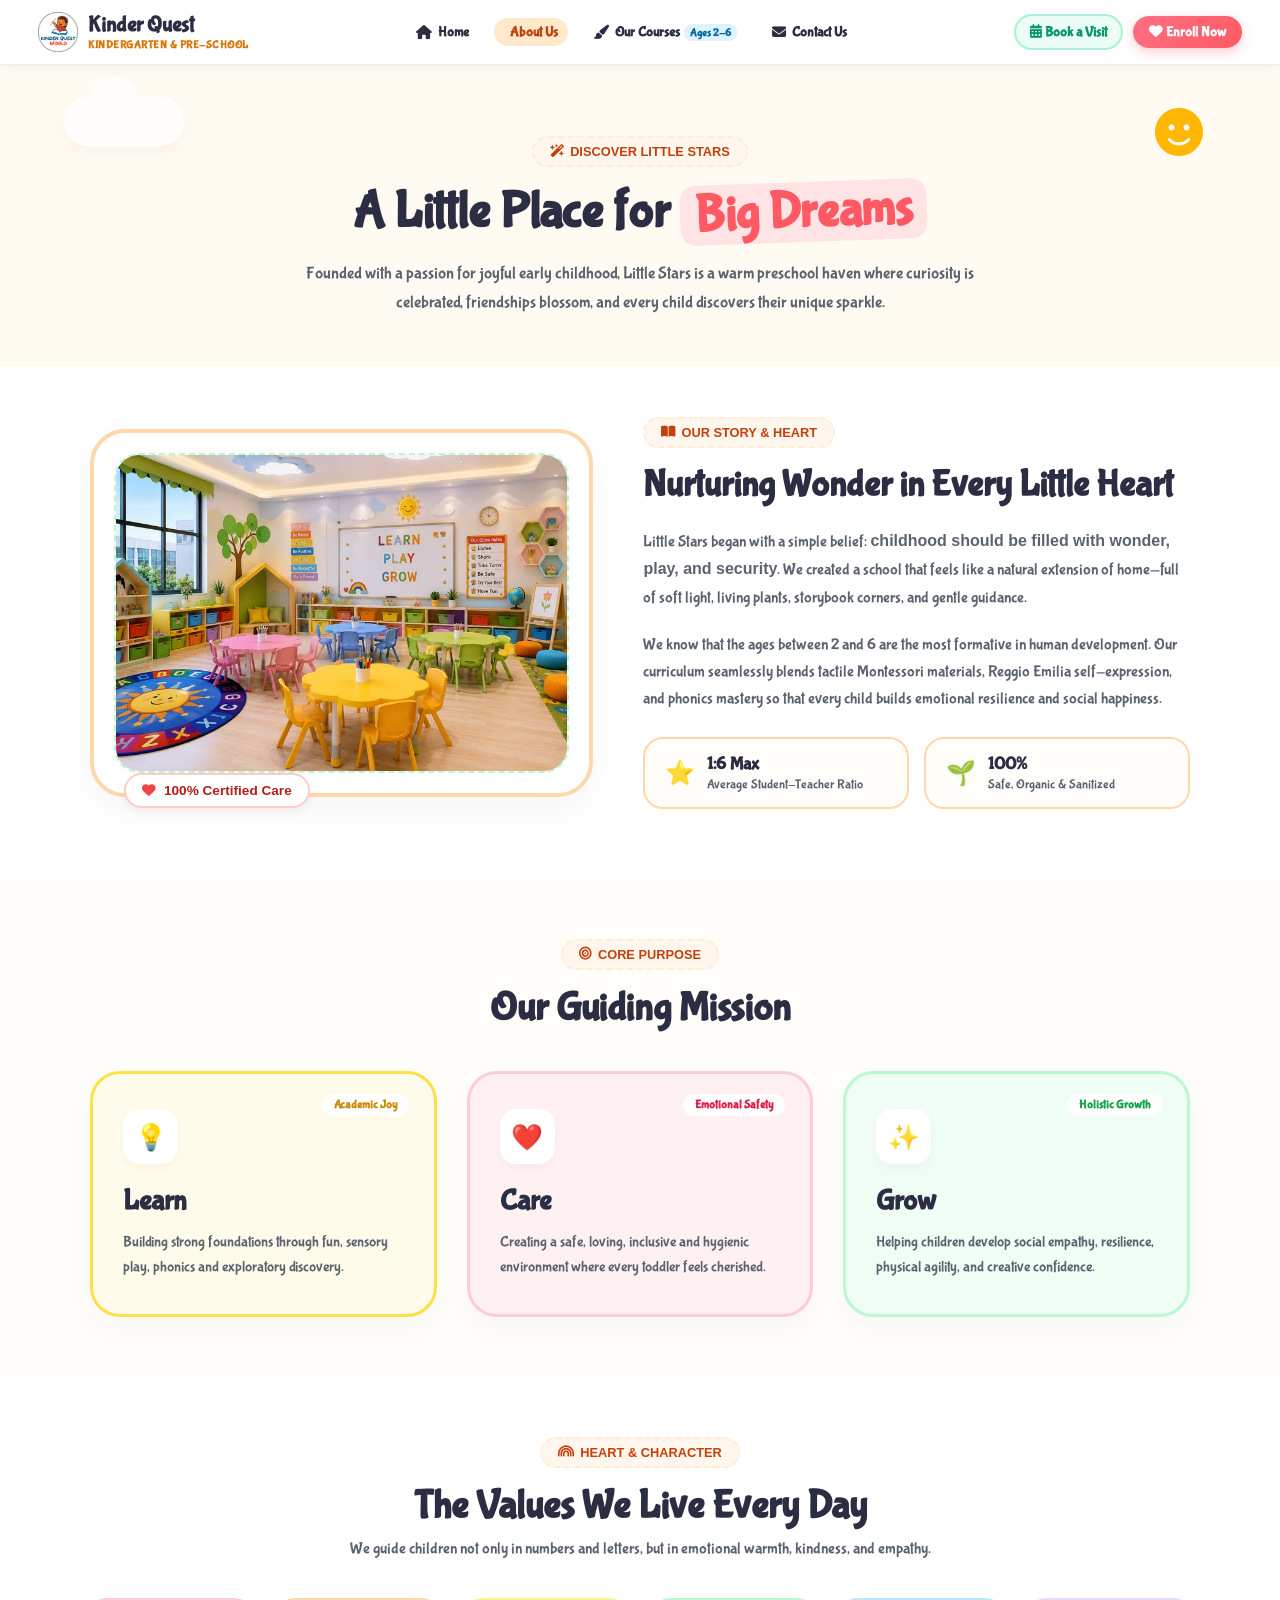
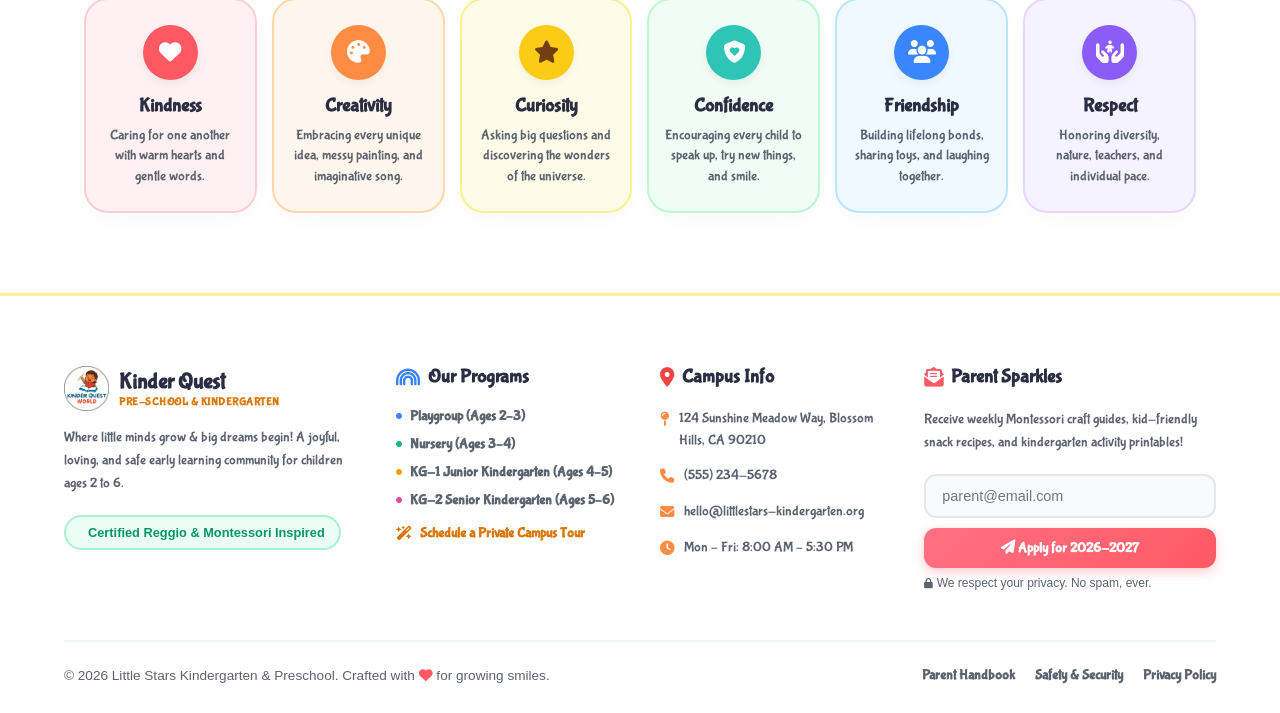
==== commit 25e4d40a: "Your update message" ====
--- a/about.html
+++ b/about.html
@@ -7,7 +7,7 @@
     <!-- FontAwesome icons -->
     <link rel="stylesheet" href="https://cdnjs.cloudflare.com/ajax/libs/font-awesome/6.4.0/css/all.min.css">
     <!-- Google Fonts -->
-    <link href="https://fonts.googleapis.com/css2?family=Comfortaa:wght@500;700&display=swap" rel="stylesheet">
+    <link href="https://fonts.googleapis.com/css2?family=Bubblegum+Sans&display=swap" rel="stylesheet">
     
     <style>
         :root {
@@ -924,9 +924,8 @@
 
 .btn-modal-confirm:hover { background: #15803d; }
 
-h1, h2, h3, .hero-title {
-    font-family: 'Comfortaa', cursive, sans-serif;
-    font-weight: 700; /* Bold rakhne ke liye taake heading khul kar nazar aaye */
+body, h1, h2, h3, h4, h5, h6, p, a, button, span {
+    font-family: 'Bubblegum Sans', cursive !important;
 }
     </style>
 </head>
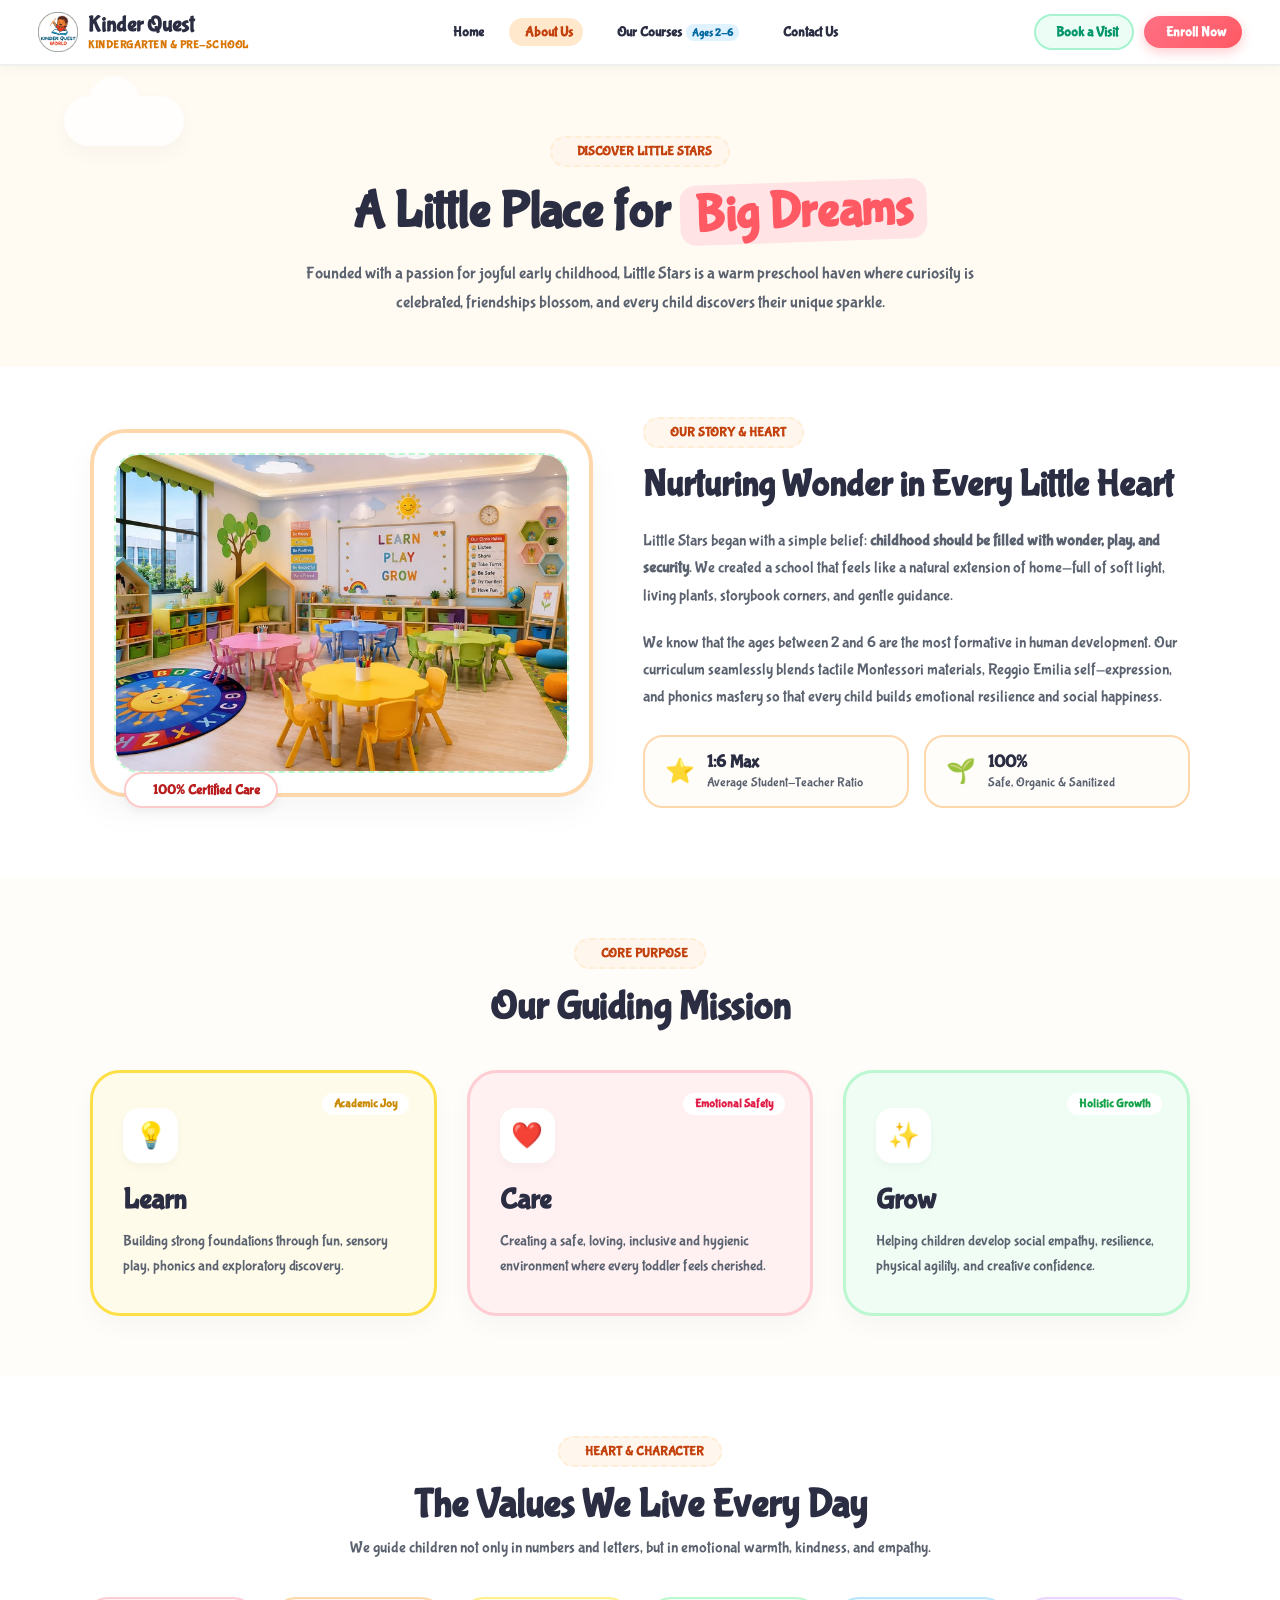
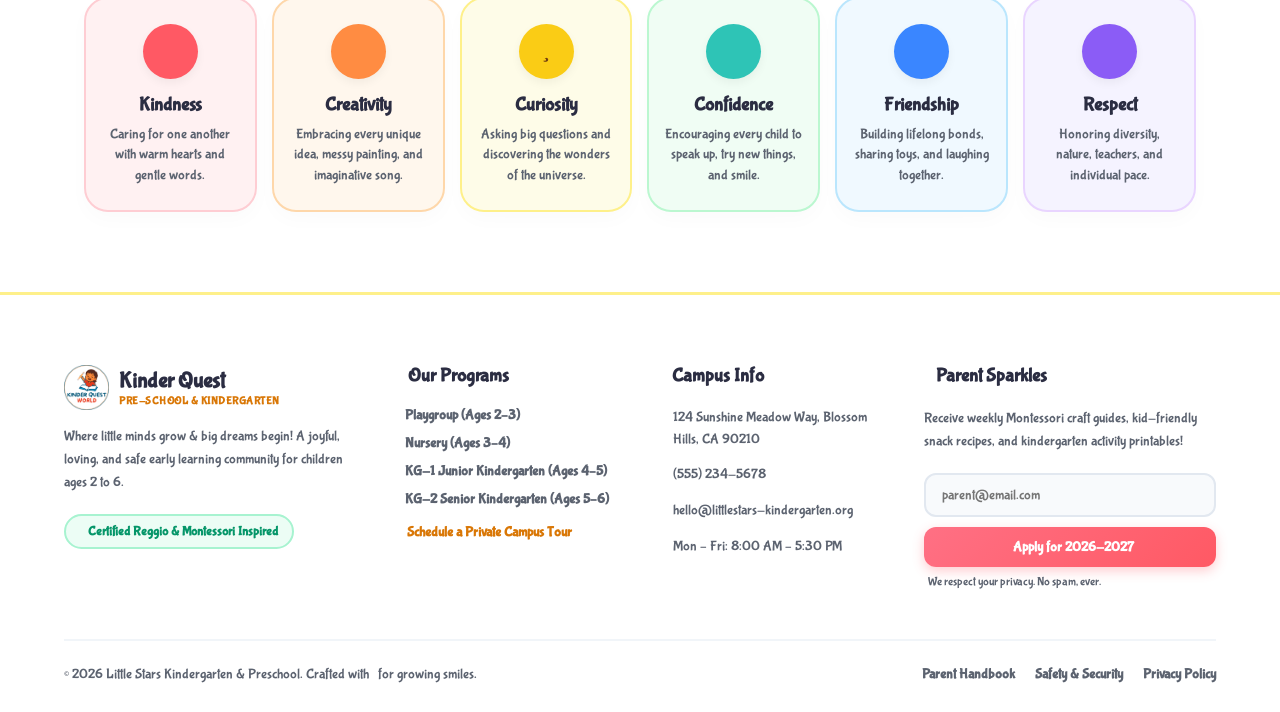
==== commit d0836c27: "Your update message" ====
--- a/about.html
+++ b/about.html
@@ -11,25 +11,24 @@
     
     <style>
         :root {
-            --sun-yellow: #ffde59;
-            --mint-green: #2ec4b6;
-            --sky-blue: #3a86ff;
-            --coral-pink: #ff5964;
-            --text-dark: #2b2d42;
-            --text-muted: #5c6370;
-        }
-
-        * {
-            margin: 0;
-            padding: 0;
-            box-sizing: border-box;
-            font-family: 'Quicksand', sans-serif;
-        }
-
-       body {
-    background-color: #fef7f2; /* Bohot hi pyara soft warm light nude / cream tone */
-    color: #3c4043;
-    font-family: 'Segoe UI', Tahoma, Geneva, Verdana, sans-serif;
+    --sun-yellow: #ffde59;
+    --mint-green: #2ec4b6;
+    --sky-blue: #3a86ff;
+    --coral-pink: #ff5964;
+    --text-dark: #2b2d42;
+    --text-muted: #5c6370;
+}
+
+* {
+    margin: 0;
+    padding: 0;
+    box-sizing: border-box;
+    font-family: 'Bubblegum Sans', cursive !important;
+}
+
+body {
+    background-color: #fef7f2; /* Soft warm light nude / cream tone */
+    color: var(--text-dark);
 }
 
         /* Header / Navbar (Optimized Spacing for 100% Zoom) */
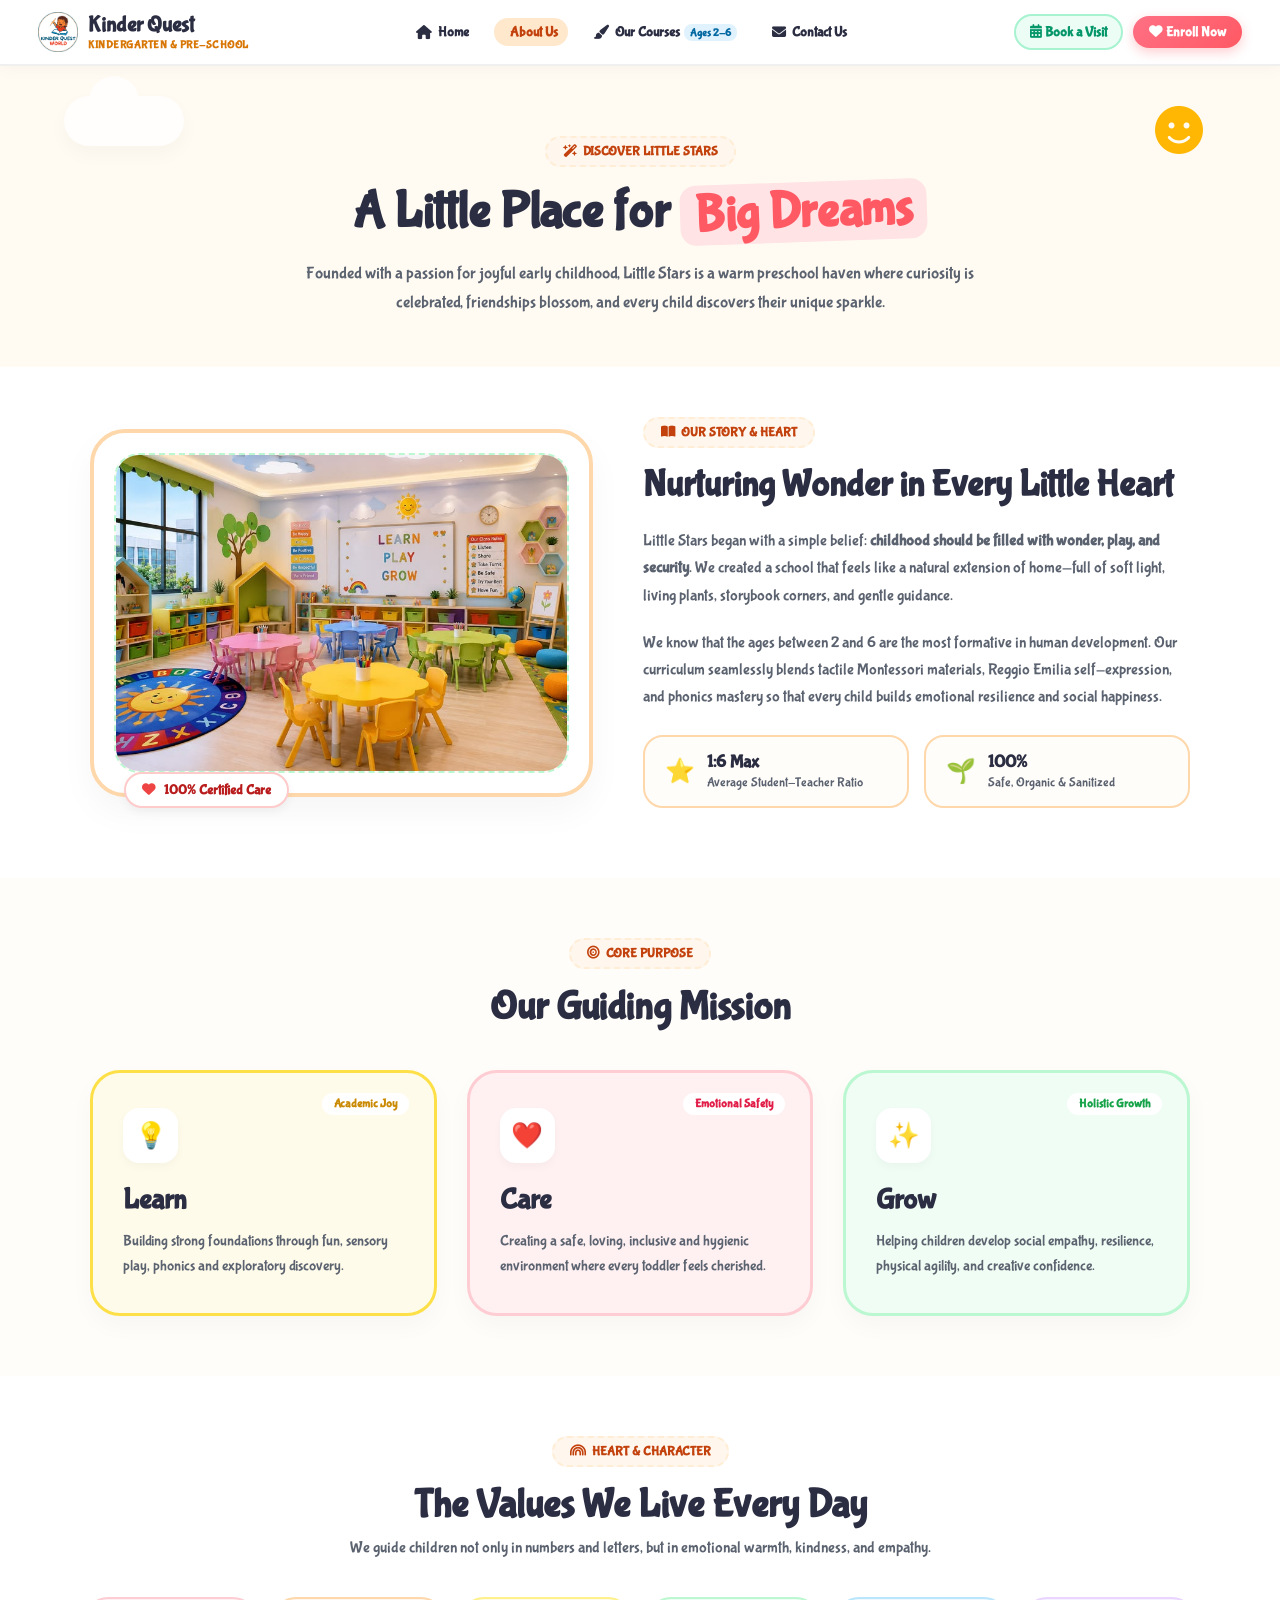
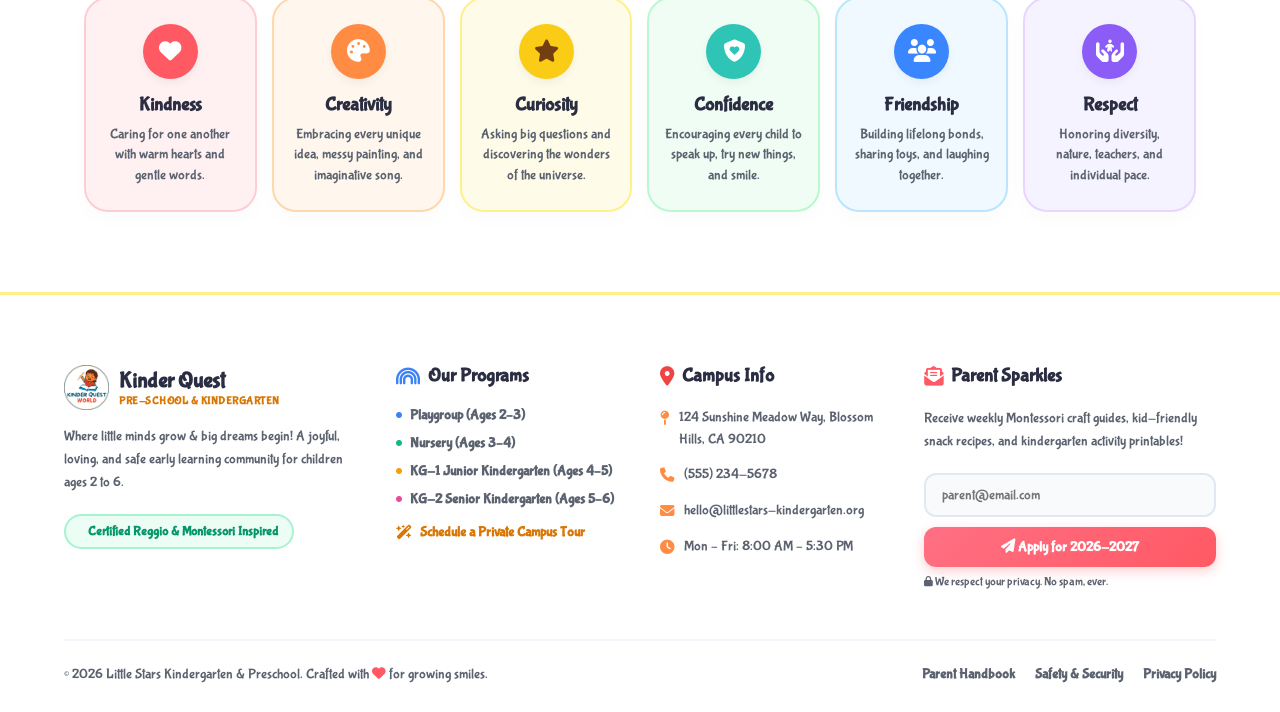
==== commit 213d0834: "Your update message" ====
--- a/about.html
+++ b/about.html
@@ -23,12 +23,10 @@
     margin: 0;
     padding: 0;
     box-sizing: border-box;
+}
+
+body, h1, h2, h3, h4, h5, h6, p, span, a, button, input, label {
     font-family: 'Bubblegum Sans', cursive !important;
-}
-
-body {
-    background-color: #fef7f2; /* Soft warm light nude / cream tone */
-    color: var(--text-dark);
 }
 
         /* Header / Navbar (Optimized Spacing for 100% Zoom) */
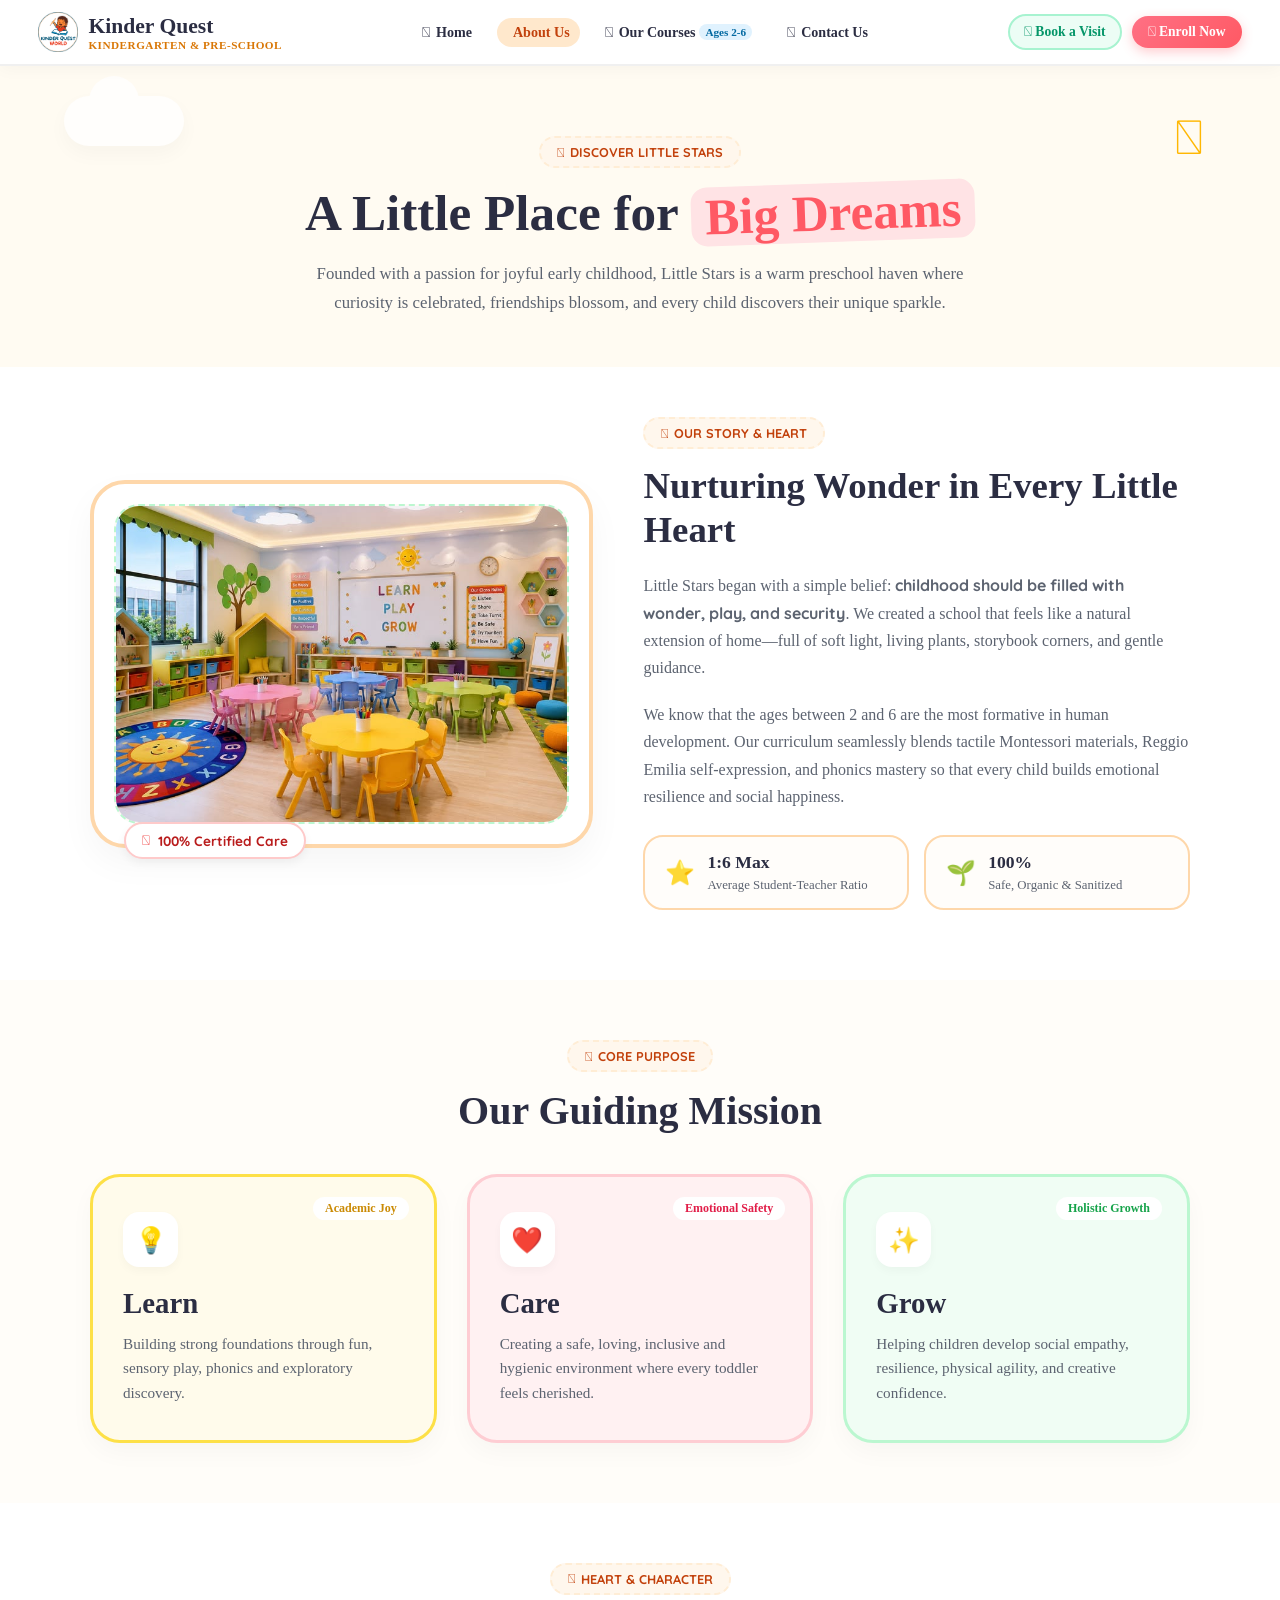
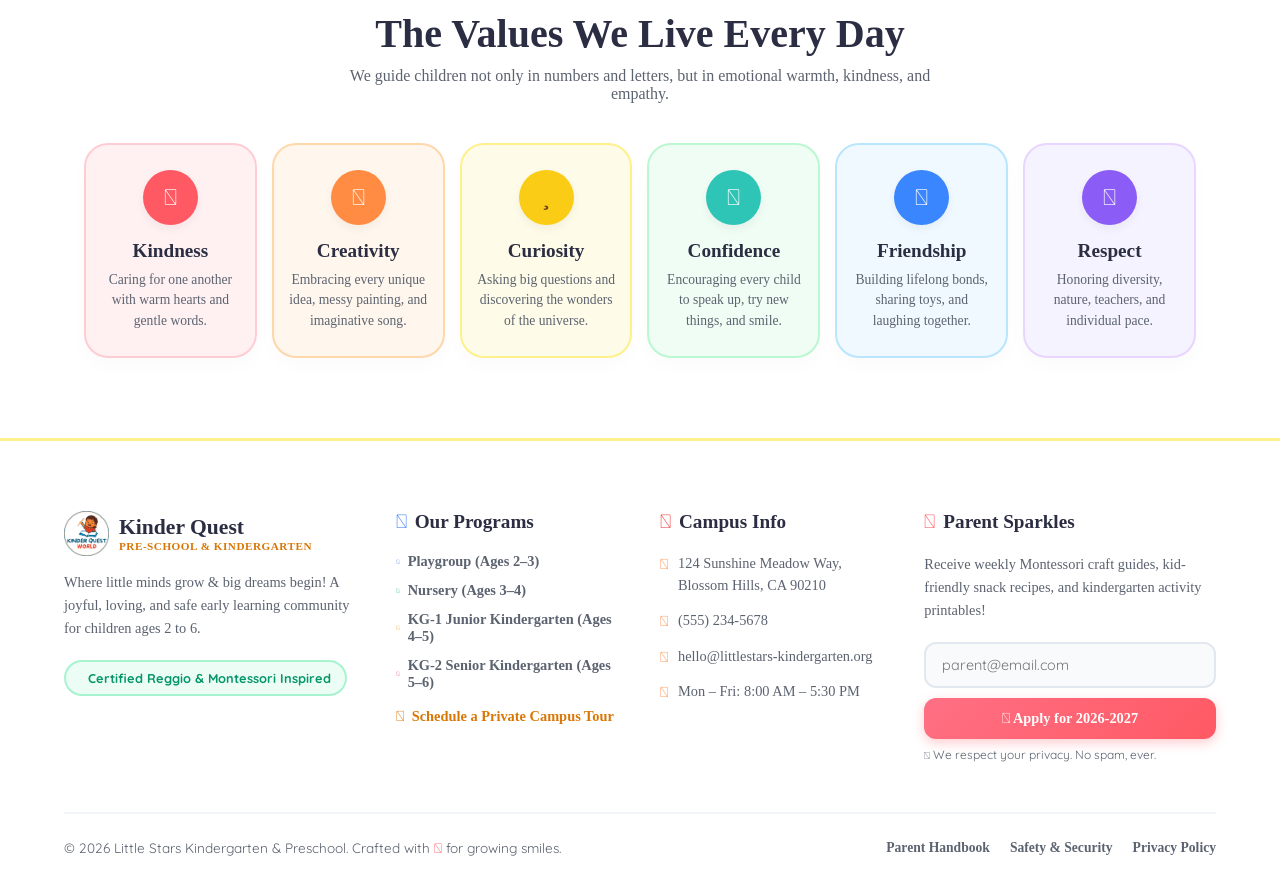
==== commit 17e76a10: "Your update message" ====
--- a/about.html
+++ b/about.html
@@ -7,7 +7,7 @@
     <!-- FontAwesome icons -->
     <link rel="stylesheet" href="https://cdnjs.cloudflare.com/ajax/libs/font-awesome/6.4.0/css/all.min.css">
     <!-- Google Fonts -->
-    <link href="https://fonts.googleapis.com/css2?family=Bubblegum+Sans&display=swap" rel="stylesheet">
+    <link href="https://fonts.googleapis.com/css2?family=Quicksand:wght@500;600;700&display=swap" rel="stylesheet">
     
     <style>
         :root {
@@ -23,10 +23,12 @@
     margin: 0;
     padding: 0;
     box-sizing: border-box;
-}
-
-body, h1, h2, h3, h4, h5, h6, p, span, a, button, input, label {
-    font-family: 'Bubblegum Sans', cursive !important;
+    font-family: 'Quicksand', sans-serif !important;
+}
+
+body {
+    background-color: #fef7f2;
+    color: var(--text-dark);
 }
 
         /* Header / Navbar (Optimized Spacing for 100% Zoom) */
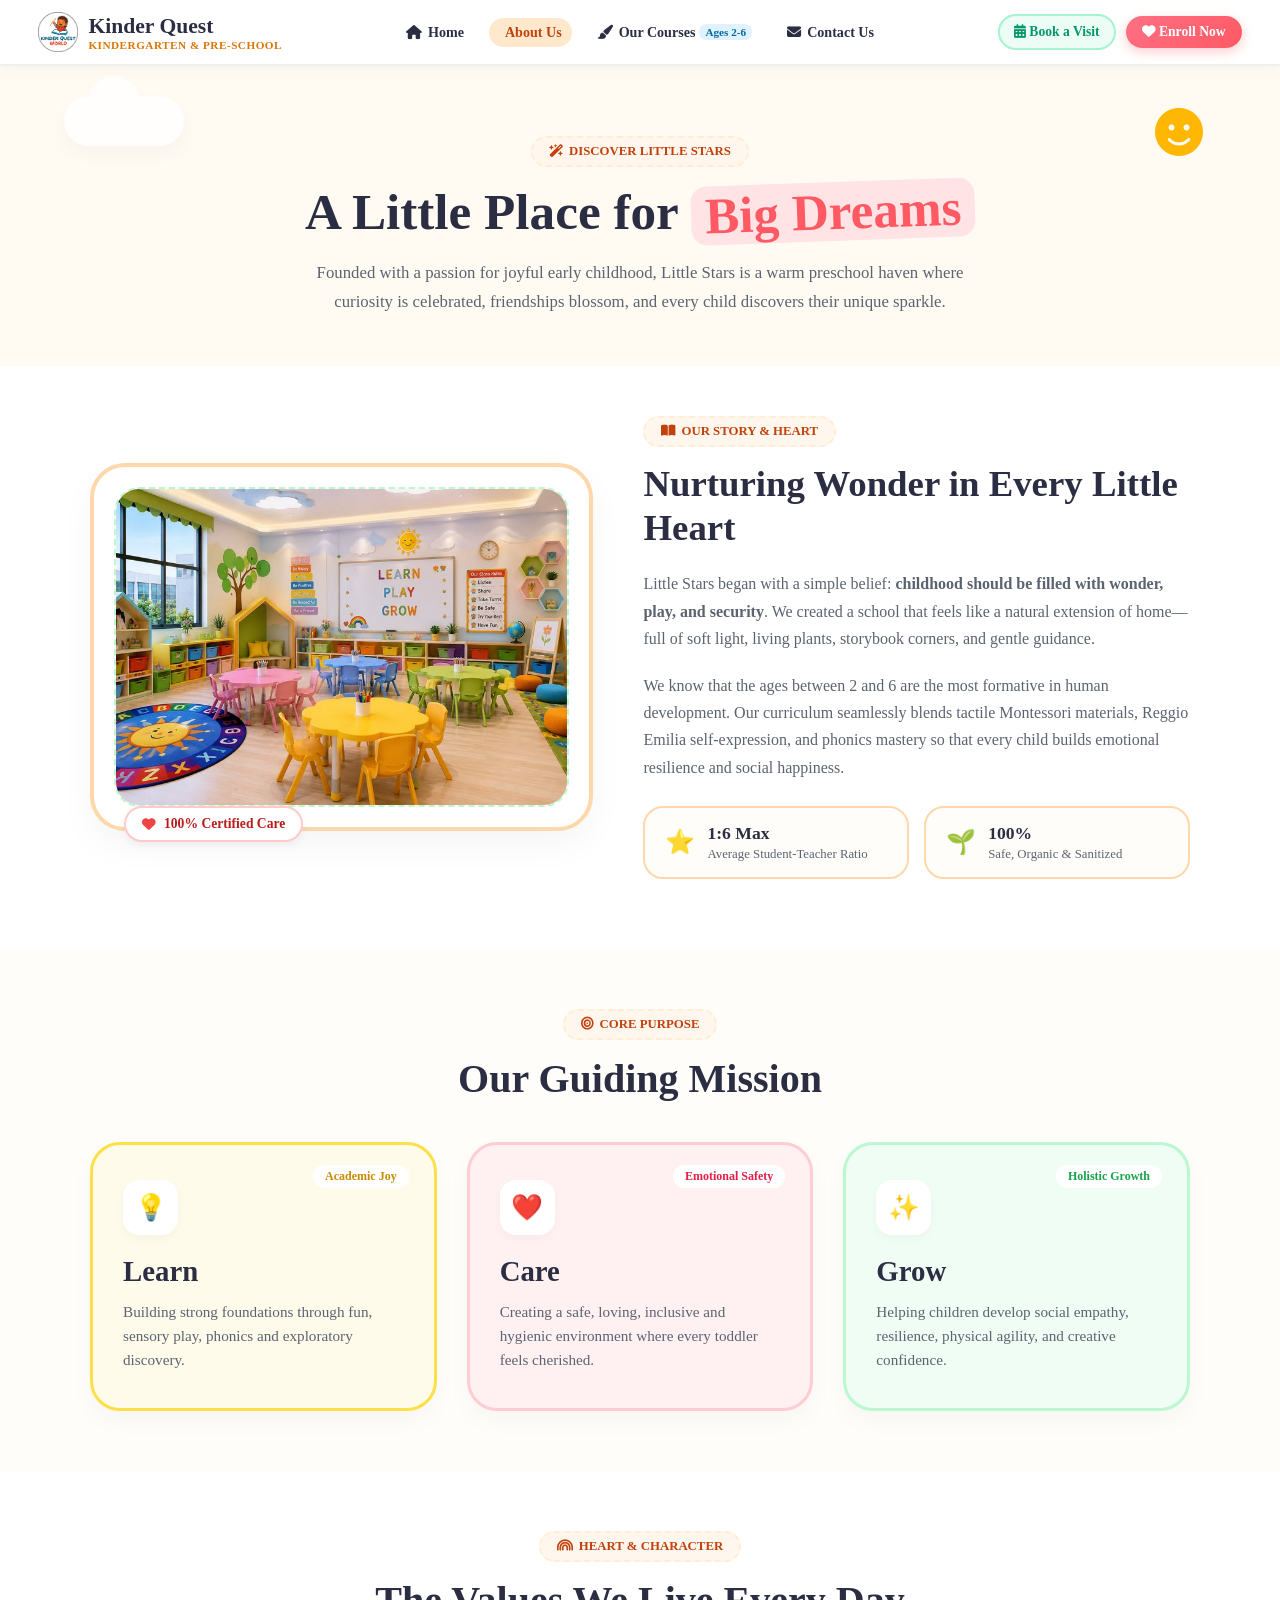
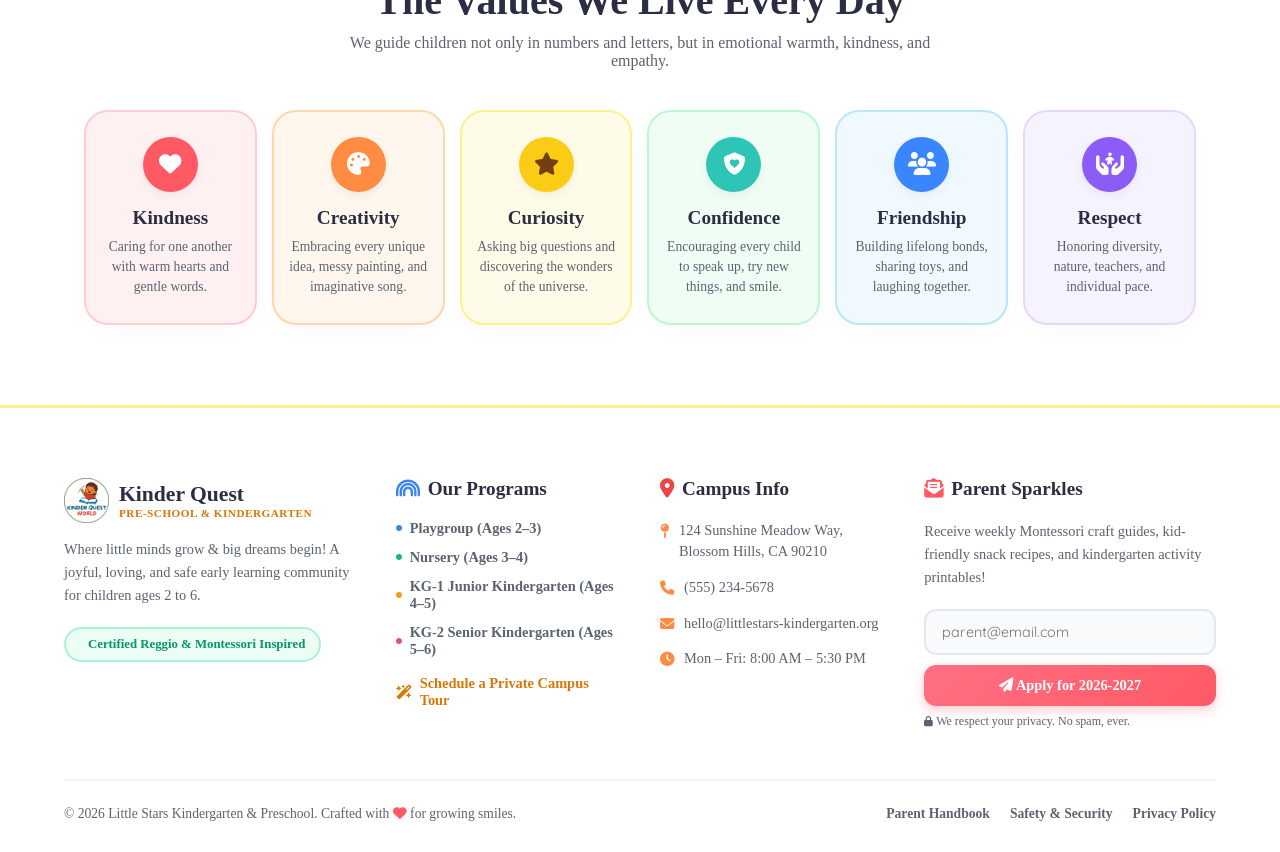
==== commit a74d00fd: "Your update message" ====
--- a/about.html
+++ b/about.html
@@ -23,12 +23,10 @@
     margin: 0;
     padding: 0;
     box-sizing: border-box;
+}
+
+body, h1, h2, h3, h4, h5, h6, p, span, a, button, input, label {
     font-family: 'Quicksand', sans-serif !important;
-}
-
-body {
-    background-color: #fef7f2;
-    color: var(--text-dark);
 }
 
         /* Header / Navbar (Optimized Spacing for 100% Zoom) */
